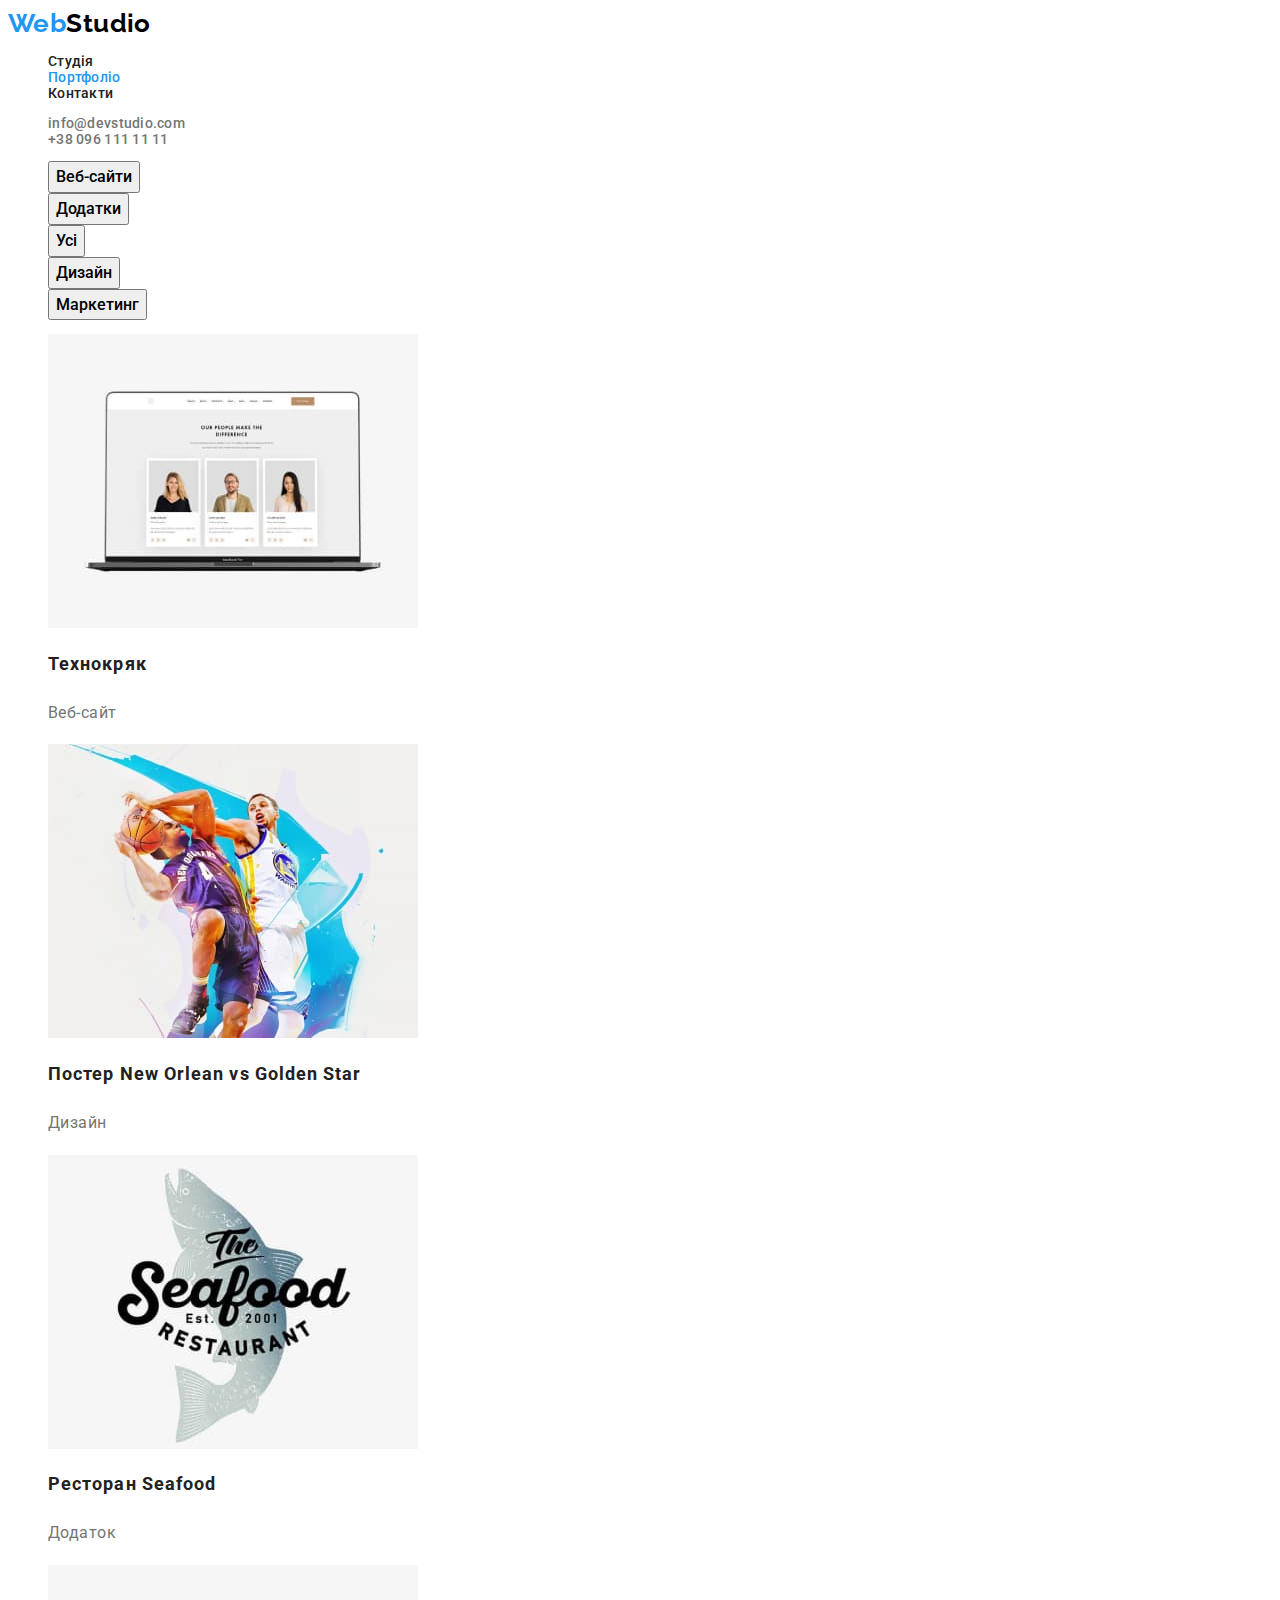
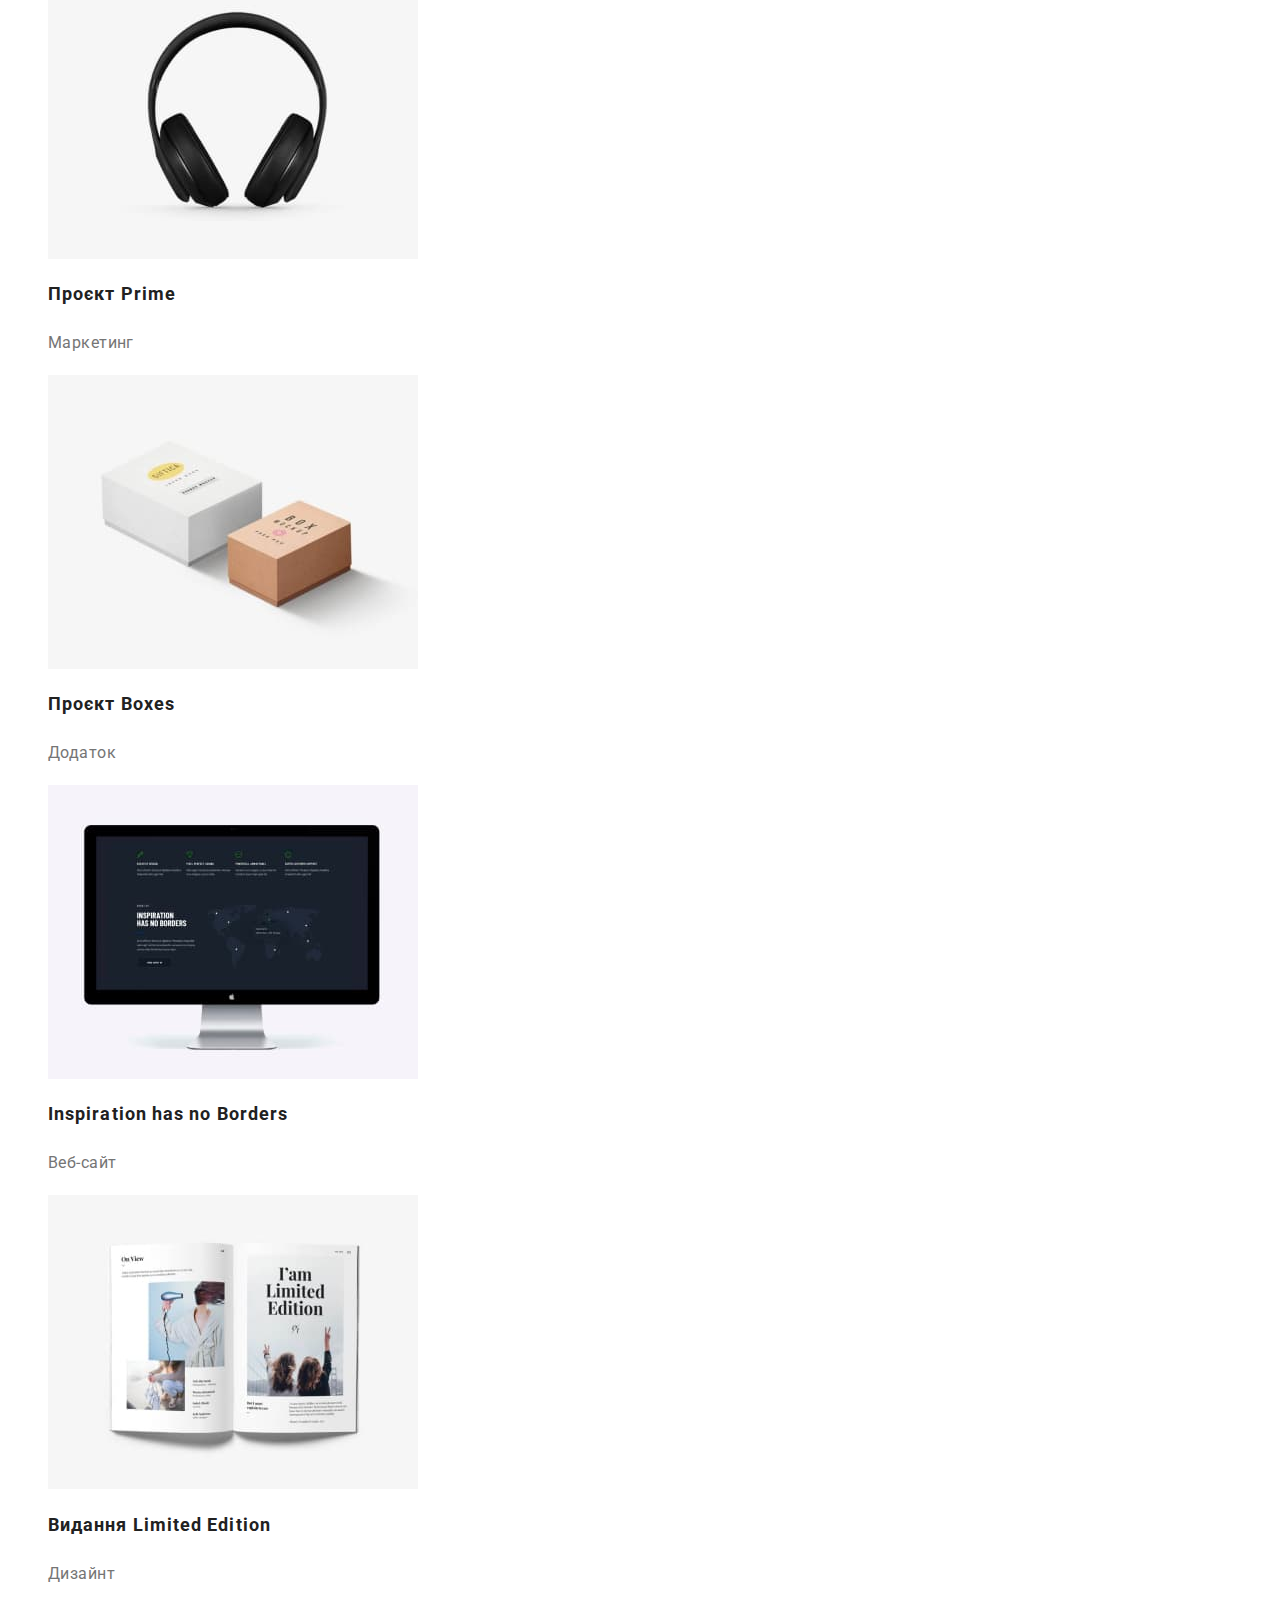
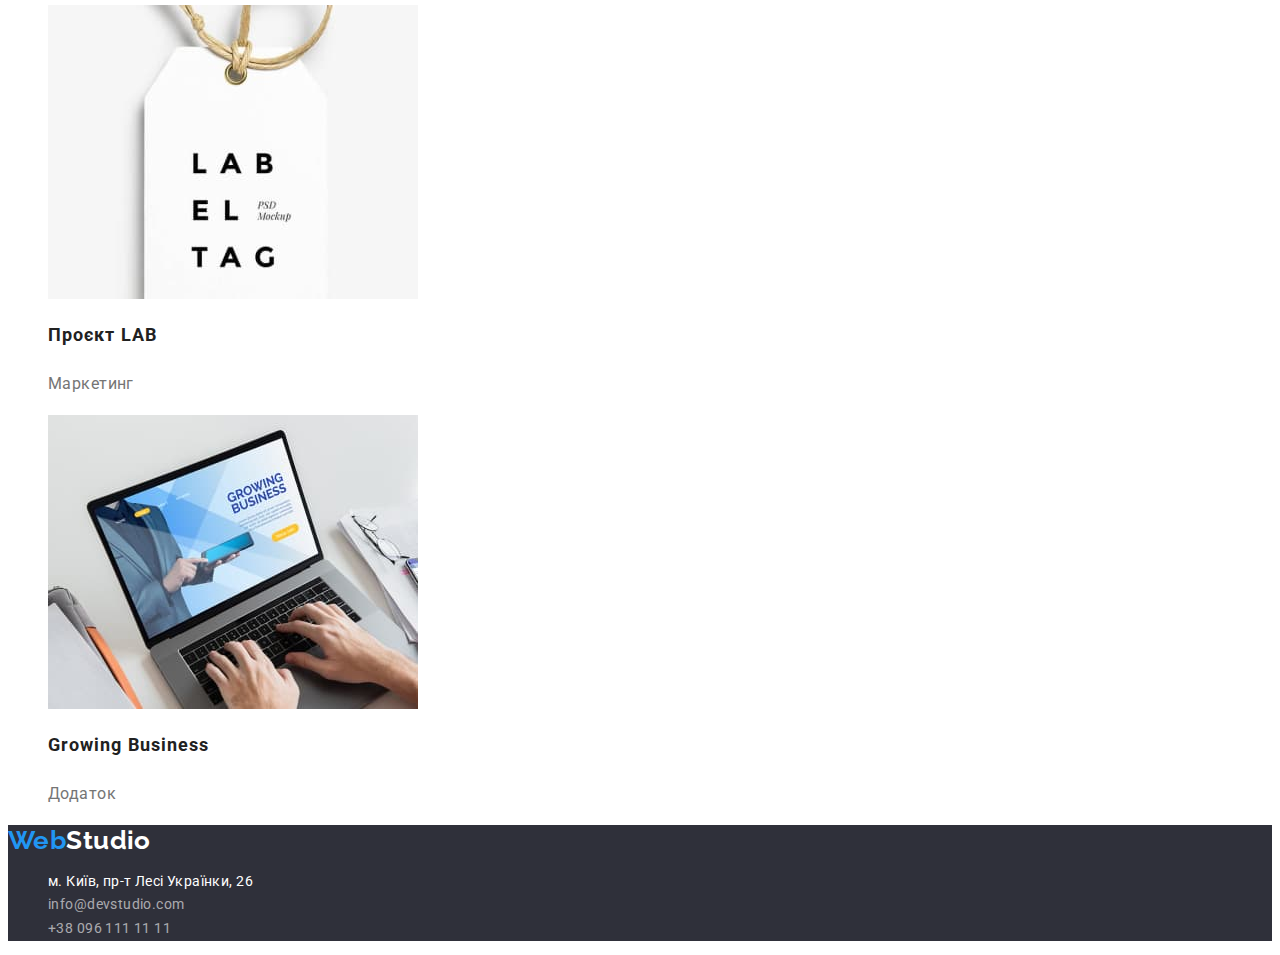
==== portfolio.html @ 4cafb509 "copy hw 02" ====
<!DOCTYPE html>
<html lang="uk">

<head>
    <meta charset="UTF-8">
    <meta http-equiv="X-UA-Compatible" content="IE=edge">
    <meta name="viewport" content="width=device-width, initial-scale=1.0">
    <title>Портфоліо</title>
    <link rel="preconnect" href="https://fonts.googleapis.com">
    <link rel="preconnect" href="https://fonts.gstatic.com" crossorigin>
    <link href="https://fonts.googleapis.com/css2?family=Raleway:wght@700&family=Roboto:wght@400;500;700;900&display=swap"
        rel="stylesheet">
    <link rel="stylesheet" href="./css/styles.css">
</head>
<!--Шапка сайтfу-->
<header class="header">
    <a href="./index.html" class="logo"><span class="logo-accent">Web</span>Studio</a>
    <nav class="header-nav">
        <ul class="list">
            <li class="item"><a class="nav-item" href="./index.html">Студія</a></li>
            <li class="item"><a class="nav-item current" href="./portfolio.html">Портфоліо</a></li>
            <li class="item"><a class="nav-item" href="#">Контакти</a></li>
        </ul>
    </nav>
    <ul>
        <li class="item"><a class="contact-item" href="mailto:info@devstudio.com">info@devstudio.com</a></li>
        <li class="item"><a class="contact-item" href="tel:+380961111111">+38 096 111 11 11</a></li>
    </ul>
</header>
<main>
    <section>
        <h1 class="visually-hidden">Портфоліо</h1>
        <ul>
            <li class="item"><button type="button" class="btn-nav">Веб-сайти</button></li>
            <li class="item"><button type="button" class="btn-nav">Додатки</button></li>
            <li class="item"><button type="button" class="btn-nav">Усі</button></li>
            <li class="item"><button type="button" class="btn-nav">Дизайн</button></li>
            <li class="item"><button type="button" class="btn-nav">Маркетинг</button></li>
        </ul>
        <ul>
            <li class="item portfolio-list">
                <a href="#" class="portfolio-link">
                <img src="./images/portfolio/technokryak.jpg" alt="Технокряк" width="370">
                <h2 class="portfolio-name">Технокряк</h2>
                <p class="portfolio-disc">Веб-сайт</p>
                </a>   
            </li>
            <li class="item portfolio-list">
                <a href="#" class="portfolio-link">
                <img src="./images/portfolio/poster.jpg" alt="Постер New Orlean vs Golden Star" width="370">
                <h2 class="portfolio-name">Постер New Orlean vs Golden Star</h2>
                <p class="portfolio-disc">Дизайн</p>
                </a>
            </li>
            <li class="item portfolio-list">
                <a href="#" class="portfolio-link">
                <img src="./images/portfolio/seafood.jpg" alt="Ресторан Seafood" width="370">
                <h2 class="portfolio-name">Ресторан Seafood</h2>
                <p class="portfolio-disc">Додаток</p>
                </a>
            </li>
            <li class="item portfolio-list">
                <a href="#" class="portfolio-link">
                <img src="./images/portfolio/prime.jpg" alt="Проєкт Prime" width="370">
                <h2 class="portfolio-name">Проєкт Prime</h2>
                <p class="portfolio-disc">Маркетинг</p>
                </a>
            </li>
            <li class="item portfolio-list">
                <a href="#" class="portfolio-link">
                <img src="./images/portfolio/boxes.jpg" alt="Проєкт Boxes" width="370">
                <h2 class="portfolio-name">Проєкт Boxes</h2>
                <p class="portfolio-disc">Додаток</p>
                </a>
            </li>
            <li class="item portfolio-list">
                <a href="#" class="portfolio-link">
                <img src="./images/portfolio/no-border.jpg" alt="Inspiration has no Borders" width="370">
                <h2 class="portfolio-name">Inspiration has no Borders</h2>
                <p class="portfolio-disc">Веб-сайт</p>
                </a>
            </li>
            <li class="item portfolio-list">
                <a href="#" class="portfolio-link">
                <img src="./images/portfolio/limited-editional.jpg" alt="Видання Limited Edition" width="370">
                <h2 class="portfolio-name">Видання Limited Edition</h2>
                <p class="portfolio-disc">Дизайнт</p>
                </a>
            </li>
            <li class="item portfolio-list">
                <a href="#" class="portfolio-link">
                <img src="./images/portfolio/lab.jpg" alt="Проєкт LAB" width="370">
                <h2 class="portfolio-name">Проєкт LAB</h2>
                <p class="portfolio-disc">Маркетинг</p>
                </a>
            </li>
            <li class="item portfolio-list">
                <a href="#" class="portfolio-link">
                <img src="./images/portfolio/growing-business.jpg" alt="Growing Business" width="370">
                <h2 class="portfolio-name">Growing Business</h2>
                <p class="portfolio-disc">Додаток</p>
                </a>
            </li>
        </ul>
    </section>
</main>
<!--Футер-->
<footer class="footer">
    <a class="logo" href="./index.html"><span class="logo-accent">Web</span><span class="logo-white">Studio</span>
    </a>
    <address class="main-address">
        <ul>
            <li class="item"><a class="address" href="https://cutt.ly/aXV1ov9" target="_blank"
                    rel="nofollow noopener noreferrer">м. Київ, пр-т Лесі Українки,
                    26</a></li>
            <li class="item"><a class="mail" href="mailto:info@devstudio.com">info@devstudio.com</a></li>
            <li class="item"><a class="mail" href="tel:+380961111111">+38 096 111 11 11</a></li>
        </ul>

    </address>
</footer>
</body>

</html>
---- css/styles.css ----
:root {
    --accent: #2196F3;
    --accent-hover: #188CE8;
    --main-text: #212121;
    --background-color: #FFFFFF;
    --secondary-text: #757575;
    --white-text: #FFFFFF;
    --black-text: #000000;
    --hero-bgc: #2F303A;
    --bgc-poster: #EEEEEE;
    --bgc-heder: #ECECEC;
    --bgc-team: #F5F4FA;
    --footer-address: rgba(255, 255, 255, 0.6);
}

body {
font-family: 'Roboto', sans-serif;
letter-spacing: 0.03em;
color: var(--main-text);
background-color:var(--background-color);
font-size: 14px;
font-weight: 400;
}

/* Логотип */
.logo {
    font-family: 'Raleway', sans-serif;
    font-weight: 700;
    font-size: 26px;
    line-height: 1.19;
    text-decoration: none;
}
.logo-accent {
    color: var(--accent)
}
.header > a {
    color: var(--black-text);
}

.logo-white {
    color: var(--white-text);
}
.nav-item.current {
    color: var(--accent);
}

/* Навигация  */
.header-nav {   
    font-weight: 500;
    line-height: 1.143;
    letter-spacing: 0.02em;
    }
.nav-item {
    text-decoration: none;
    color: var(--main-text);
}

    

.nav-item:hover,
.nav-item:focus,
.contact-item:hover,
.contact-item:focus,
.mail:hover,
.mail:focus,
.address:hover,
.address:focus {
    color: var(--accent)
}

.item,
.benefit-item {
    list-style-type: none;
}
.contact-item {
    color: var(--secondary-text);
    letter-spacing: 0.02em;
    font-weight: 500;
    line-height: 1.143;
    text-decoration: none;
}

.team-member {
    background-color:var(--background-color);
}

/* Герой */
.hero-section {
    background-color: var(--hero-bgc);
}
.hero {
    font-weight: 900;
    font-size: 44px;
    line-height: 1.36;
    text-align: center;
    letter-spacing: 0.06em;
    text-transform: uppercase;
    color: var(--white-text);
}

/* Кнопка  */
.btn {
    cursor: pointer;
    background-color: var(--accent);
    font-family: 'Roboto', sans-serif;
    color: var(--white-text);
    font-weight: 700;
    line-height: 1.88;
    letter-spacing: 0.06em;
    font-size: 16px; 
}

.btn:hover,
.btn:focus,
.btn:active {
    background-color:var(--accent-hover);
}

.benefit-title {
    font-weight: 700;
    line-height: 1.143;
    text-transform: uppercase;
    font-size: 14px;
}
.benefits-desc {
    line-height: 1.71;
    color: var(--secondary-text);
}
.whatwedo, .team-tile {
    font-weight: 700;
    font-size: 36px;
    line-height: 1.17;
    text-align: center;
}

.team {
    background-color:var(--bgc-team);
}

.team-item {
    font-weight: 500;
    font-size: 16px;
    line-height: 1.19;
    }

.team-disc {
    font-size: 16px;
    line-height: 1.19;
    color: var(--secondary-text);
}

/* Футер */
.footer {
    background-color: var(--hero-bgc);
}
.main-address {
    font-style: normal;
}
.address {
    color: var(--white-text);
    text-decoration: none;
    line-height: 1.71;
      }
.mail {
    color: var(--footer-address);
    text-decoration: none;
    line-height: 1.71;
   }

.btn-nav {
    font-family: inherit;
    cursor: pointer;
    font-weight: 500;
    font-size: 16px;
    line-height: 1.62;
    text-align: center;
    }

/* Навигация портфолио  */

.btn-nav:hover, 
.btn-nav:focus {
    background-color: var(--accent);
    color: var(--white-text);
}

/* Портфолио */
.portfolio-link{
    text-decoration: none;
}
.porfolio-list {
    background-color:var(--bgc-poster);
}
.portfolio-name {
        font-weight: 700;
        font-size: 18px;
        line-height: 2.0;
        letter-spacing: 0.06em;
        color: var(--main-text);

}
.portfolio-disc {
        font-size: 16px;
        line-height: 1.88;
        color: var(--secondary-text);
       
}

.visually-hidden {
    position: absolute;
    width: 1px;
    height: 1px;
    margin: -1px;
    border: 0;
    padding: 0;
    white-space: nowrap;
    clip-path: inset(100%);
    clip: rect(0 0 0 0);
    overflow: hidden;
}
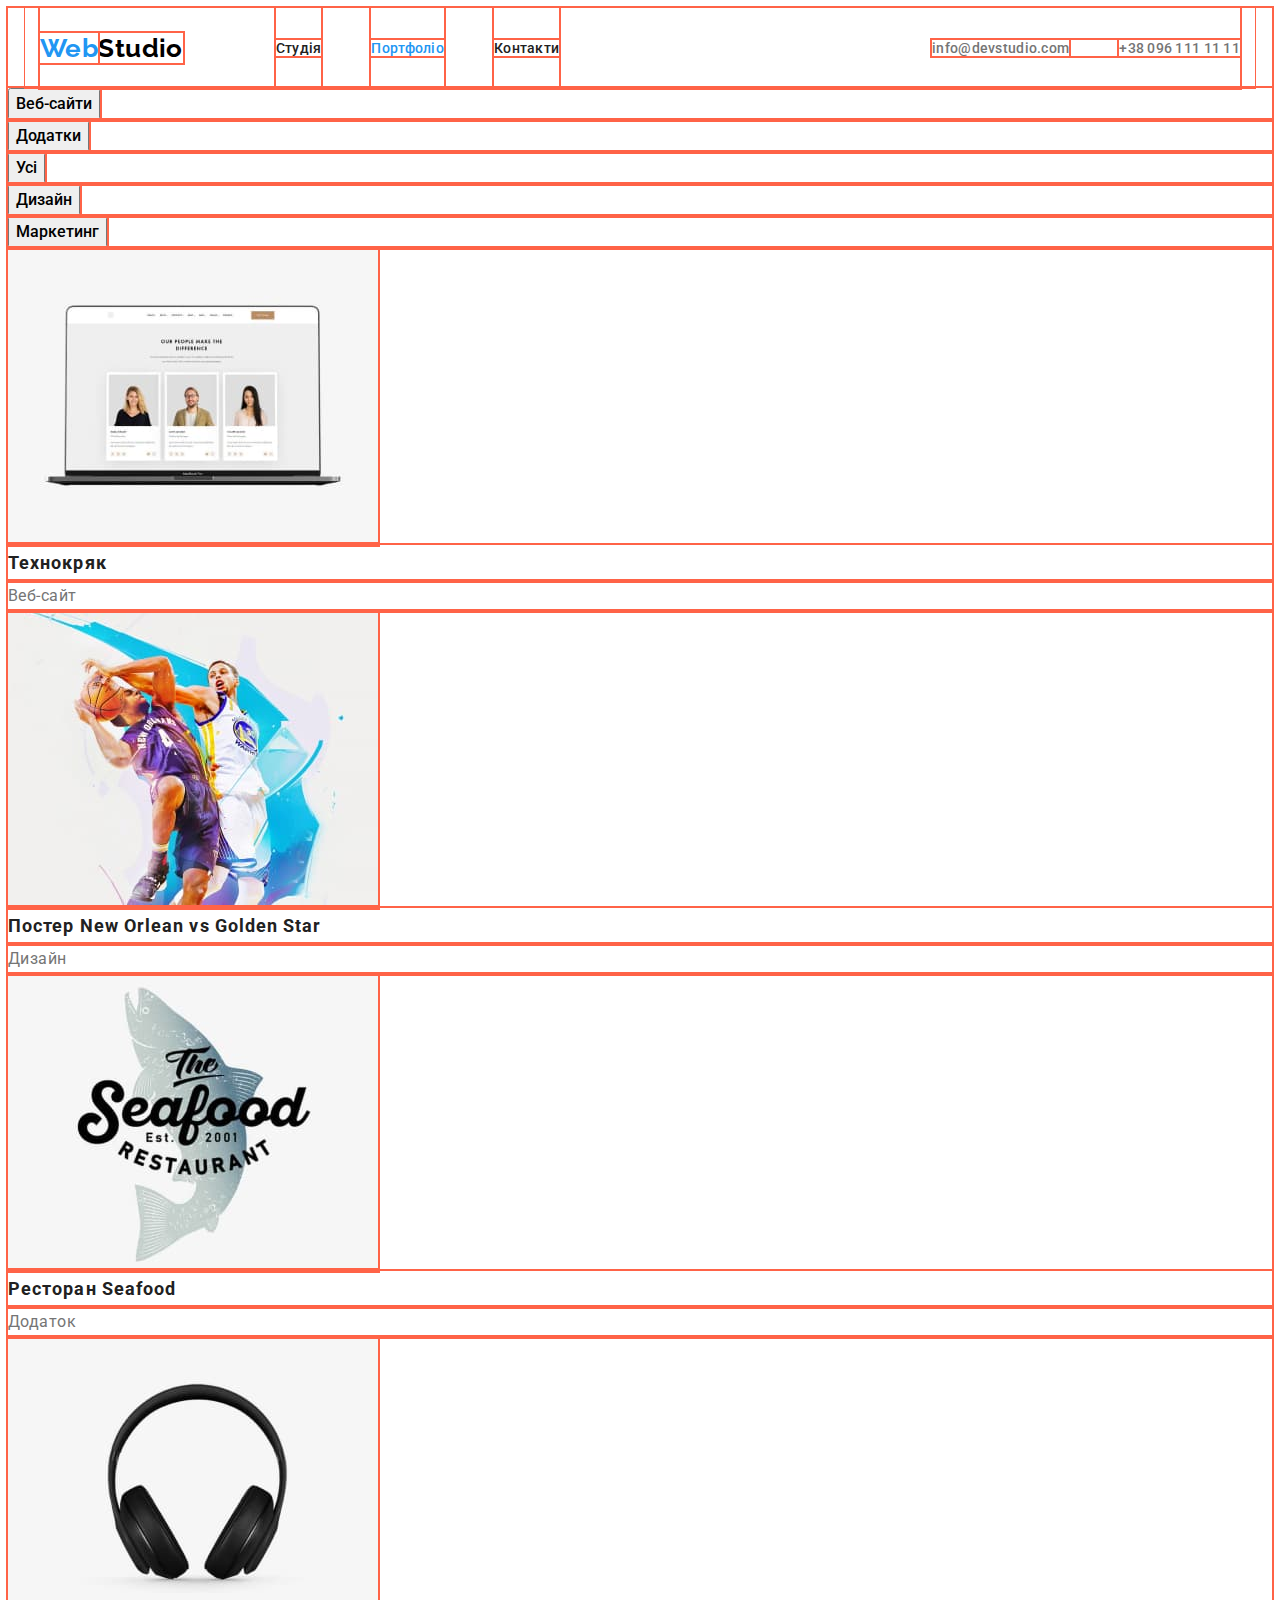
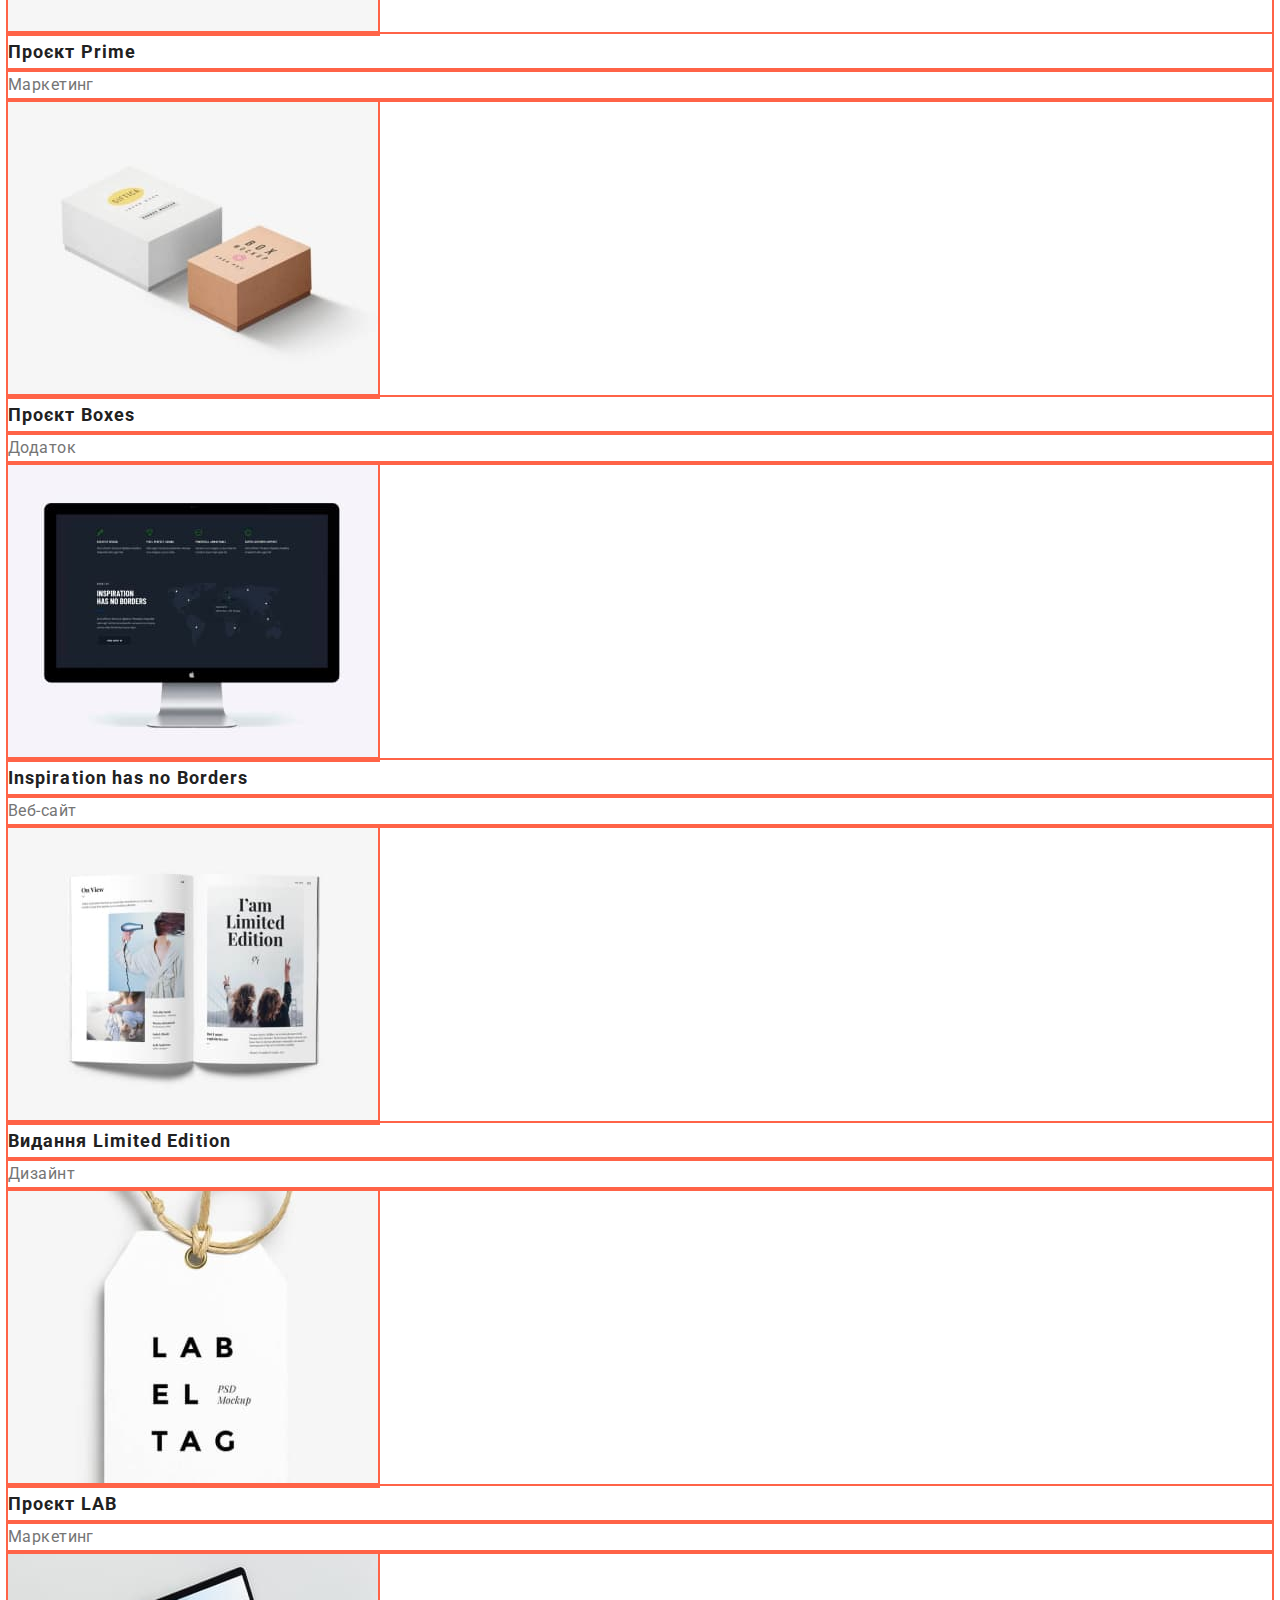
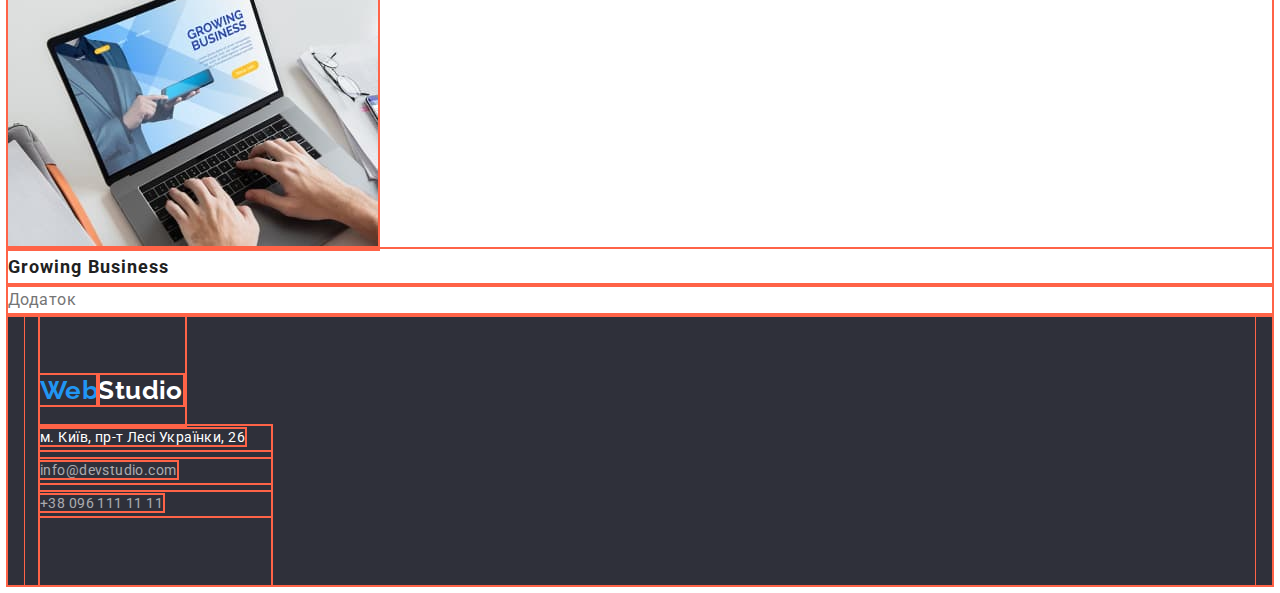
==== commit 5a72a4f6: "Header+footer +1 page" ====
--- a/portfolio.html
+++ b/portfolio.html
@@ -13,20 +13,22 @@
     <link rel="stylesheet" href="./css/styles.css">
 </head>
 <!--Шапка сайтfу-->
-<header class="header">
-    <a href="./index.html" class="logo"><span class="logo-accent">Web</span>Studio</a>
-    <nav class="header-nav">
-        <ul class="list">
-            <li class="item"><a class="nav-item" href="./index.html">Студія</a></li>
-            <li class="item"><a class="nav-item current" href="./portfolio.html">Портфоліо</a></li>
-            <li class="item"><a class="nav-item" href="#">Контакти</a></li>
+<div class="container">
+    <header class="header">
+        <a href="./index.html" class="logo"><span class="logo-accent">Web</span>Studio</a>
+        <nav class="header-nav">
+            <ul class="list-nav">
+                <li class="item"><a class="nav-item" href="./index.html">Студія</a></li>
+                <li class="item"><a class="nav-item current" href="./portfolio.html">Портфоліо</a></li>
+                <li class="item"><a class="nav-item" href="#">Контакти</a></li>
+            </ul>
+        </nav>
+        <ul class="contact">
+            <li class="item"><a class="contact-item" href="mailto:info@devstudio.com">info@devstudio.com</a></li>
+            <li class="item"><a class="contact-item" href="tel:+380961111111">+38 096 111 11 11</a></li>
         </ul>
-    </nav>
-    <ul>
-        <li class="item"><a class="contact-item" href="mailto:info@devstudio.com">info@devstudio.com</a></li>
-        <li class="item"><a class="contact-item" href="tel:+380961111111">+38 096 111 11 11</a></li>
-    </ul>
-</header>
+    </header>
+</div>
 <main>
     <section>
         <h1 class="visually-hidden">Портфоліо</h1>
@@ -106,18 +108,18 @@
 </main>
 <!--Футер-->
 <footer class="footer">
-    <a class="logo" href="./index.html"><span class="logo-accent">Web</span><span class="logo-white">Studio</span>
-    </a>
-    <address class="main-address">
-        <ul>
-            <li class="item"><a class="address" href="https://cutt.ly/aXV1ov9" target="_blank"
-                    rel="nofollow noopener noreferrer">м. Київ, пр-т Лесі Українки,
-                    26</a></li>
-            <li class="item"><a class="mail" href="mailto:info@devstudio.com">info@devstudio.com</a></li>
-            <li class="item"><a class="mail" href="tel:+380961111111">+38 096 111 11 11</a></li>
-        </ul>
-
-    </address>
+    <div class="container">
+        <a class="logo" href="./index.html"><span class="logo-accent">Web</span><span class="logo-white">Studio</span></a>
+        <address class="main-address">
+            <ul>
+                <li class="item"><a class="address" href="https://cutt.ly/aXV1ov9" target="_blank"
+                        rel="nofollow noopener noreferrer">м. Київ, пр-т Лесі Українки,
+                        26</a></li>
+                <li class="item"><a class="mail" href="mailto:info@devstudio.com">info@devstudio.com</a></li>
+                <li class="item"><a class="mail" href="tel:+380961111111">+38 096 111 11 11</a></li>
+            </ul>
+        </address>
+    </div>
 </footer>
 </body>
 
--- a/css/styles.css
+++ b/css/styles.css
@@ -13,6 +13,27 @@
     --footer-address: rgba(255, 255, 255, 0.6);
 }
 
+*{
+  outline: 2px solid tomato;  
+}
+h1, h2, h3, h4, h5, h6 {
+    padding: 0;
+    margin: 0;
+}
+
+ul, p {
+    padding: 0;
+    margin: 0;
+}
+
+.container {
+    margin: 0 auto;
+    width: 1200px;
+    padding-left: 15px;
+    padding-right: 15px;
+    outline: 1px solid tomato;
+}
+
 body {
 font-family: 'Roboto', sans-serif;
 letter-spacing: 0.03em;
@@ -24,6 +45,8 @@
 
 /* Логотип */
 .logo {
+    margin-right: 93px;
+    display: block;
     font-family: 'Raleway', sans-serif;
     font-weight: 700;
     font-size: 26px;
@@ -32,6 +55,10 @@
 }
 .logo-accent {
     color: var(--accent)
+}
+.header {
+    display: flex;
+    align-items:center;
 }
 .header > a {
     color: var(--black-text);
@@ -51,11 +78,31 @@
     letter-spacing: 0.02em;
     }
 .nav-item {
+   
     text-decoration: none;
     color: var(--main-text);
 }
-
-    
+ .list-nav .item {
+    padding-top: 32px;
+    padding-bottom: 32px;
+}
+.list-nav {
+    display: flex;
+}
+ .list-nav .item:not(:last-child) {
+    margin-right: 50px;
+}
+
+.contact {
+    display: flex;
+    margin-left: auto;
+}
+
+.contact .item:not(:first-child) {
+    margin-left: 50px;
+}
+
+
 
 .nav-item:hover,
 .nav-item:focus,
@@ -79,16 +126,28 @@
     line-height: 1.143;
     text-decoration: none;
 }
+.contact-item:last-child {
+    margin-right: 0;
+}
 
 .team-member {
     background-color:var(--background-color);
+    margin-bottom: 94px;
+    box-shadow: 0px 1px 3px rgba(0, 0, 0, 0.12), 0px 1px 1px rgba(0, 0, 0, 0.14), 0px 2px 1px rgba(0, 0, 0, 0.2);
+    border-radius: 0px 0px 4px 4px;
 }
 
 /* Герой */
 .hero-section {
     background-color: var(--hero-bgc);
+    text-align: center;
+
 }
 .hero {
+    
+    width: 696px;
+    margin: 0 auto;
+    margin-bottom: 30px;
     font-weight: 900;
     font-size: 44px;
     line-height: 1.36;
@@ -100,6 +159,10 @@
 
 /* Кнопка  */
 .btn {
+    margin-bottom: 210px;
+    width: 216px;
+    height: 50px;
+    border-radius: 4px;
     cursor: pointer;
     background-color: var(--accent);
     font-family: 'Roboto', sans-serif;
@@ -116,16 +179,48 @@
     background-color:var(--accent-hover);
 }
 
+.benefit-list {
+    display: flex;
+
+    padding-top: 107px;
+    padding-bottom: 94px;
+}
+.benefit-list .item {
+    margin-right: 30px;
+}
+.benefit-list .item:last-child {
+    margin-right: 0;
+}
 .benefit-title {
+    margin-top: 0;
+    margin-bottom: 10px;
     font-weight: 700;
     line-height: 1.143;
     text-transform: uppercase;
     font-size: 14px;
 }
 .benefits-desc {
+    width: 270px;
     line-height: 1.71;
     color: var(--secondary-text);
 }
+
+/* Чим займаємося  */
+.workimg {
+    display: block;
+}
+.what-to-do {
+    display: flex;
+    padding-bottom: 94px;
+}
+.whatwedo {
+    margin-bottom: 50px;
+    margin-top: 0;
+}
+.what-to-do .item:not(:last-child){
+    margin-right: 30px;
+}
+
 .whatwedo, .team-tile {
     font-weight: 700;
     font-size: 36px;
@@ -133,35 +228,65 @@
     text-align: center;
 }
 
+/* Наша команда  */
+.ourteam {
+    display: flex;
+    text-align: center;  
+}
+.ourteam .team-member:not(:last-child) {
+    margin-right: 30px;}
+.team-tile {
+    padding-top: 94px;
+    padding-bottom: 50px;
+}
 .team {
     background-color:var(--bgc-team);
 }
-
 .team-item {
     font-weight: 500;
     font-size: 16px;
     line-height: 1.19;
+    margin-bottom: 10px;
+    margin-top: 0;
     }
 
 .team-disc {
+    margin-bottom: 30px;
     font-size: 16px;
     line-height: 1.19;
     color: var(--secondary-text);
-}
+    
+}
+ .team-member img{
+    margin-bottom: 30px;
+ }
+
 
 /* Футер */
+.footer .logo {
+    width: 145px;
+   padding-top: 60px;
+   padding-bottom: 20px;
+   margin-right: 0;
+}
 .footer {
     background-color: var(--hero-bgc);
 }
 .main-address {
+    width: 231px;
     font-style: normal;
+    padding-bottom: 60px;
+}
+.main-address li {
+    margin-bottom: 9px;
 }
 .address {
     color: var(--white-text);
     text-decoration: none;
     line-height: 1.71;
-      }
-.mail {
+    }
+     
+    .mail {
     color: var(--footer-address);
     text-decoration: none;
     line-height: 1.71;
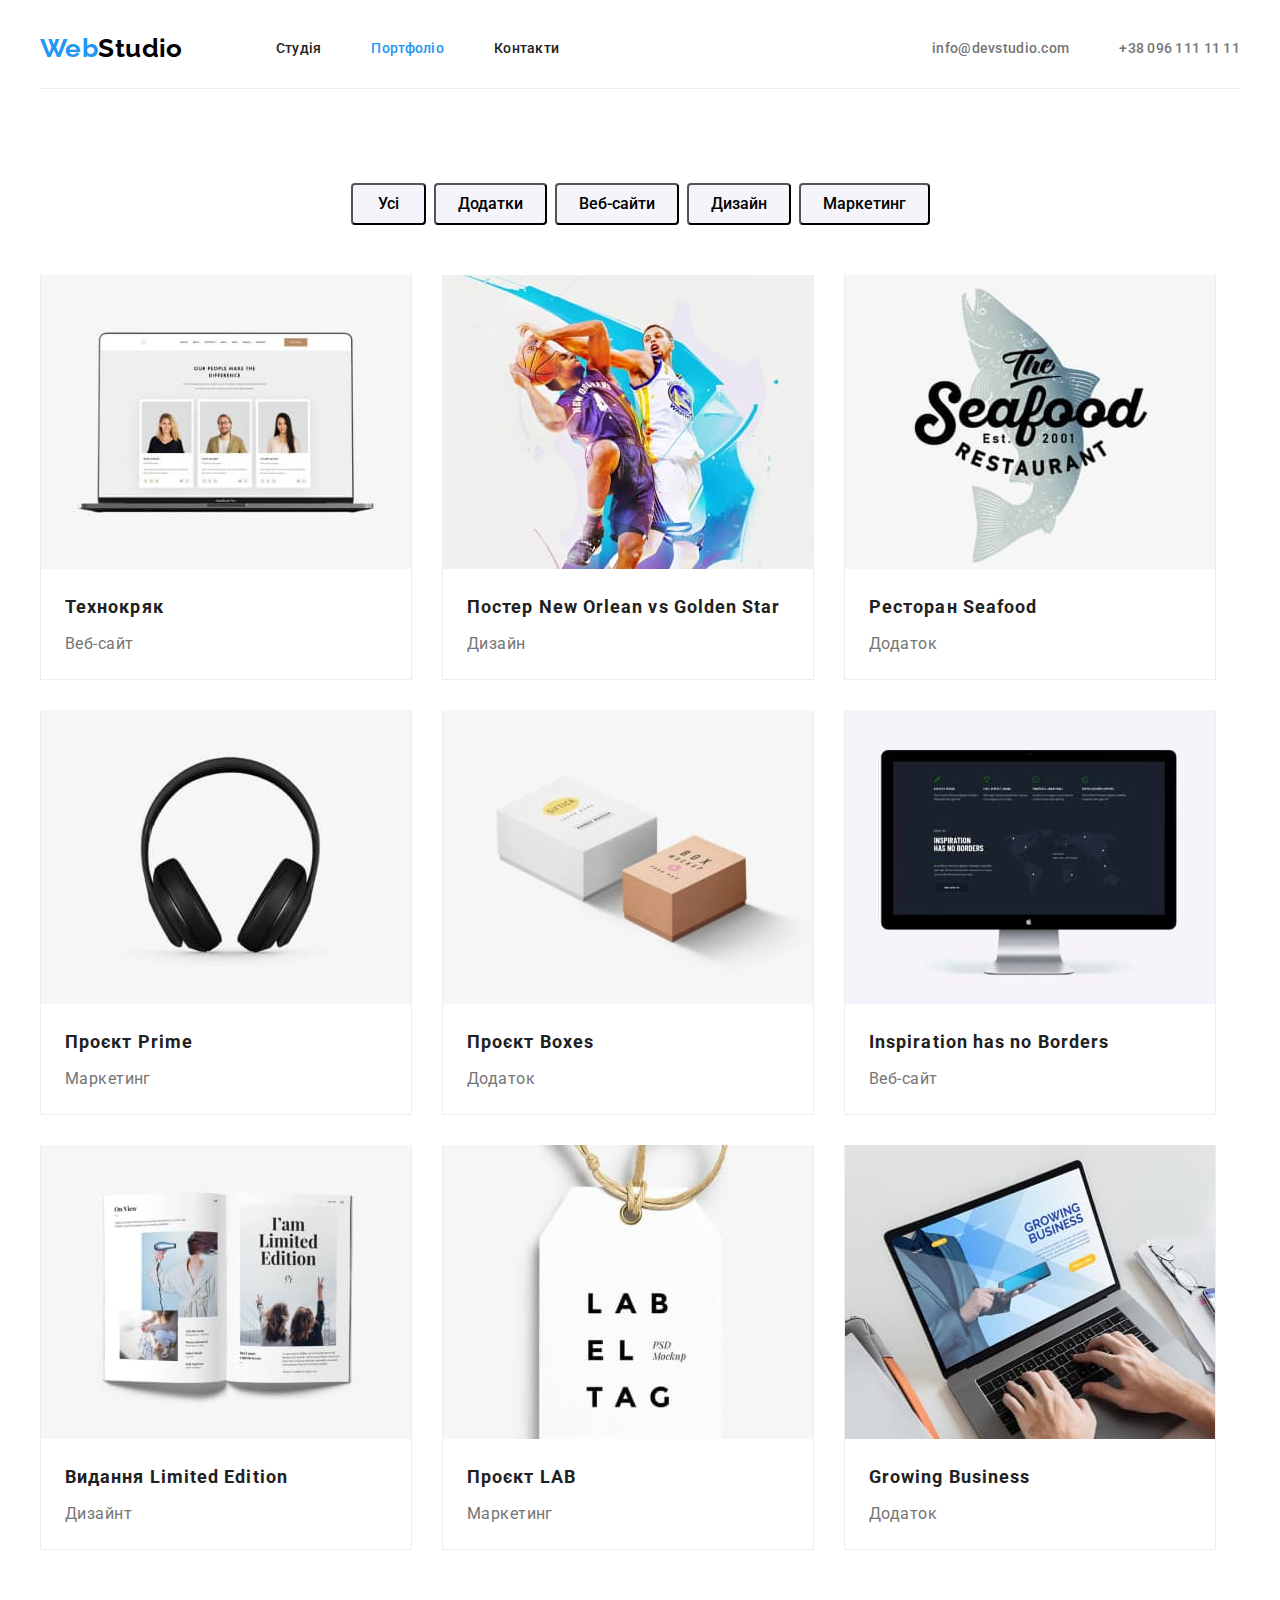
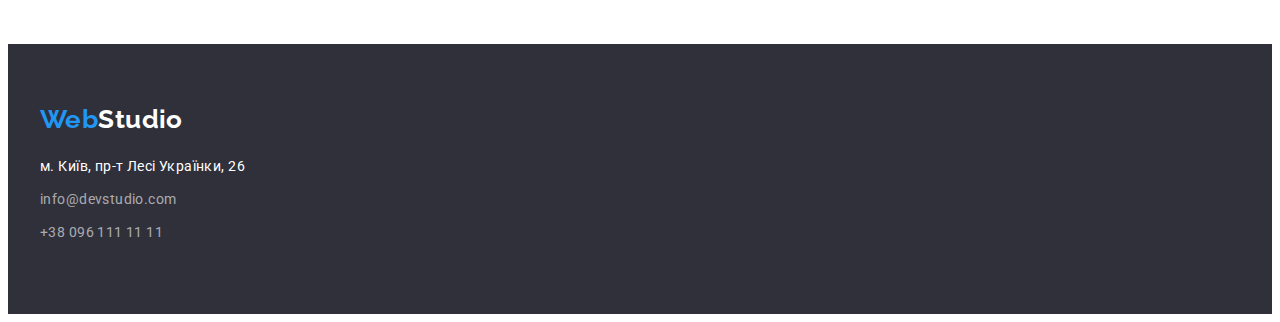
==== commit 2d704824: "2 page, border header" ====
--- a/portfolio.html
+++ b/portfolio.html
@@ -30,81 +30,106 @@
     </header>
 </div>
 <main>
-    <section>
-        <h1 class="visually-hidden">Портфоліо</h1>
-        <ul>
-            <li class="item"><button type="button" class="btn-nav">Веб-сайти</button></li>
-            <li class="item"><button type="button" class="btn-nav">Додатки</button></li>
-            <li class="item"><button type="button" class="btn-nav">Усі</button></li>
-            <li class="item"><button type="button" class="btn-nav">Дизайн</button></li>
-            <li class="item"><button type="button" class="btn-nav">Маркетинг</button></li>
-        </ul>
-        <ul>
-            <li class="item portfolio-list">
-                <a href="#" class="portfolio-link">
-                <img src="./images/portfolio/technokryak.jpg" alt="Технокряк" width="370">
-                <h2 class="portfolio-name">Технокряк</h2>
-                <p class="portfolio-disc">Веб-сайт</p>
-                </a>   
-            </li>
-            <li class="item portfolio-list">
-                <a href="#" class="portfolio-link">
-                <img src="./images/portfolio/poster.jpg" alt="Постер New Orlean vs Golden Star" width="370">
-                <h2 class="portfolio-name">Постер New Orlean vs Golden Star</h2>
-                <p class="portfolio-disc">Дизайн</p>
-                </a>
-            </li>
-            <li class="item portfolio-list">
-                <a href="#" class="portfolio-link">
-                <img src="./images/portfolio/seafood.jpg" alt="Ресторан Seafood" width="370">
-                <h2 class="portfolio-name">Ресторан Seafood</h2>
-                <p class="portfolio-disc">Додаток</p>
-                </a>
-            </li>
-            <li class="item portfolio-list">
-                <a href="#" class="portfolio-link">
-                <img src="./images/portfolio/prime.jpg" alt="Проєкт Prime" width="370">
-                <h2 class="portfolio-name">Проєкт Prime</h2>
-                <p class="portfolio-disc">Маркетинг</p>
-                </a>
-            </li>
-            <li class="item portfolio-list">
-                <a href="#" class="portfolio-link">
-                <img src="./images/portfolio/boxes.jpg" alt="Проєкт Boxes" width="370">
-                <h2 class="portfolio-name">Проєкт Boxes</h2>
-                <p class="portfolio-disc">Додаток</p>
-                </a>
-            </li>
-            <li class="item portfolio-list">
-                <a href="#" class="portfolio-link">
-                <img src="./images/portfolio/no-border.jpg" alt="Inspiration has no Borders" width="370">
-                <h2 class="portfolio-name">Inspiration has no Borders</h2>
-                <p class="portfolio-disc">Веб-сайт</p>
-                </a>
-            </li>
-            <li class="item portfolio-list">
-                <a href="#" class="portfolio-link">
-                <img src="./images/portfolio/limited-editional.jpg" alt="Видання Limited Edition" width="370">
-                <h2 class="portfolio-name">Видання Limited Edition</h2>
-                <p class="portfolio-disc">Дизайнт</p>
-                </a>
-            </li>
-            <li class="item portfolio-list">
-                <a href="#" class="portfolio-link">
-                <img src="./images/portfolio/lab.jpg" alt="Проєкт LAB" width="370">
-                <h2 class="portfolio-name">Проєкт LAB</h2>
-                <p class="portfolio-disc">Маркетинг</p>
-                </a>
-            </li>
-            <li class="item portfolio-list">
-                <a href="#" class="portfolio-link">
-                <img src="./images/portfolio/growing-business.jpg" alt="Growing Business" width="370">
-                <h2 class="portfolio-name">Growing Business</h2>
-                <p class="portfolio-disc">Додаток</p>
-                </a>
-            </li>
-        </ul>
-    </section>
+    <div class="container">
+        <section class="filter">
+            <div class="filter-btn">
+                <h1 class="visually-hidden">Портфоліо</h1>
+                <ul class="filter-item">
+                    <li class="item"><button type="button" class="btn-nav all">Усі</button></li>
+                    <li class="item"><button type="button" class="btn-nav">Додатки</button></li>
+                    <li class="item"><button type="button" class="btn-nav">Веб-сайти</button></li>
+                    <li class="item"><button type="button" class="btn-nav">Дизайн</button></li>
+                    <li class="item"><button type="button" class="btn-nav">Маркетинг</button></li>
+                </ul>
+            </div>
+            <div class="portfolio-main">
+                <ul class="portfolio-item">
+                    <li class="item portfolio-list">
+                        <a href="#" class="portfolio-link">
+                            <div class="cards">
+                            <img class="workimg" src="./images/portfolio/technokryak.jpg" alt="Технокряк" width="370">
+                            <h2 class="portfolio-name">Технокряк</h2>
+                            <p class="portfolio-disc">Веб-сайт</p>
+                            </div>
+                        </a>
+                    </li>
+                    <li class="item portfolio-list">
+                        <a href="#" class="portfolio-link">
+                            <div class="cards">
+                                <img class="workimg" src="./images/portfolio/poster.jpg" alt="Постер New Orlean vs Golden Star" width="370">
+                                <h2 class="portfolio-name">Постер New Orlean vs Golden Star</h2>
+                                <p class="portfolio-disc">Дизайн</p>
+                            </div>
+                        </a>
+                    </li>
+                    <li class="item portfolio-list">
+                        <a href="#" class="portfolio-link">
+                            <div class="cards">
+                                <img class="workimg" src="./images/portfolio/seafood.jpg" alt="Ресторан Seafood" width="370">
+                                <h2 class="portfolio-name">Ресторан Seafood</h2>
+                                <p class="portfolio-disc">Додаток</p>
+                            </div>
+                        </a>
+                    </li>
+                    <li class="item portfolio-list">
+                        <a href="#" class="portfolio-link">
+                            <div class="cards">
+                                <img class="workimg" src="./images/portfolio/prime.jpg" alt="Проєкт Prime" width="370">
+                                <h2 class="portfolio-name">Проєкт Prime</h2>
+                                <p class="portfolio-disc">Маркетинг</p>
+                            </div>
+                        </a>
+                    </li>
+                    <li class="item portfolio-list">
+                        <a href="#" class="portfolio-link">
+                            <div class="cards">
+                                <img class="workimg" src="./images/portfolio/boxes.jpg" alt="Проєкт Boxes" width="370">
+                                <h2 class="portfolio-name">Проєкт Boxes</h2>
+                                <p class="portfolio-disc">Додаток</p>
+                            </div>
+                        </a>
+                    </li>
+                    <li class="item portfolio-list">
+                        <a href="#" class="portfolio-link">
+                            <div class="cards">
+                                <img class="workimg" src="./images/portfolio/no-border.jpg" alt="Inspiration has no Borders" width="370">
+                                <h2 class="portfolio-name">Inspiration has no Borders</h2>
+                                <p class="portfolio-disc">Веб-сайт</p>
+                            </div>
+                        </a>
+                    </li>
+                    <li class="item portfolio-list">
+                        <a href="#" class="portfolio-link">
+                            <div class="cards">
+                                <img class="workimg" src="./images/portfolio/limited-editional.jpg" alt="Видання Limited Edition" width="370">
+                                <h2 class="portfolio-name">Видання Limited Edition</h2>
+                                <p class="portfolio-disc">Дизайнт</p>
+                            </div>
+                        </a>
+                    </li>
+                    <li class="item portfolio-list">
+                        <a href="#" class="portfolio-link">
+                            <div class="cards">
+                                <img class="workimg" src="./images/portfolio/lab.jpg" alt="Проєкт LAB" width="370">
+                                <h2 class="portfolio-name">Проєкт LAB</h2>
+                                <p class="portfolio-disc">Маркетинг</p>
+                            </div>
+                        </a>
+                    </li>
+                    <li class="item portfolio-list">
+                        <a href="#" class="portfolio-link">
+                            <div class="cards">
+                            <img class="workimg" src="./images/portfolio/growing-business.jpg" alt="Growing Business" width="370">
+                            <h2 class="portfolio-name">Growing Business</h2>
+                            <p class="portfolio-disc">Додаток</p>
+                        </div>
+                        </a>
+                    </li>
+                </ul>
+        </section>
+    </div>       
+</div>
+    
 </main>
 <!--Футер-->
 <footer class="footer">
--- a/css/styles.css
+++ b/css/styles.css
@@ -11,27 +11,22 @@
     --bgc-heder: #ECECEC;
     --bgc-team: #F5F4FA;
     --footer-address: rgba(255, 255, 255, 0.6);
-}
-
-*{
-  outline: 2px solid tomato;  
-}
+    --border-header: #ECECEC;
+}
+
 h1, h2, h3, h4, h5, h6 {
     padding: 0;
     margin: 0;
 }
-
 ul, p {
     padding: 0;
     margin: 0;
 }
-
 .container {
     margin: 0 auto;
     width: 1200px;
     padding-left: 15px;
     padding-right: 15px;
-    outline: 1px solid tomato;
 }
 
 body {
@@ -59,6 +54,7 @@
 .header {
     display: flex;
     align-items:center;
+    border-bottom: 1px solid #ECECEC;
 }
 .header > a {
     color: var(--black-text);
@@ -101,8 +97,6 @@
 .contact .item:not(:first-child) {
     margin-left: 50px;
 }
-
-
 
 .nav-item:hover,
 .nav-item:focus,
@@ -144,7 +138,6 @@
 
 }
 .hero {
-    
     width: 696px;
     margin: 0 auto;
     margin-bottom: 30px;
@@ -260,8 +253,6 @@
  .team-member img{
     margin-bottom: 30px;
  }
-
-
 /* Футер */
 .footer .logo {
     width: 145px;
@@ -308,6 +299,17 @@
     background-color: var(--accent);
     color: var(--white-text);
 }
+.btn-nav {
+    background-color: var(--bgc-team);
+    border-radius: 4px;
+    padding: 6px 22px;
+}
+.btn-nav.all{
+    padding: 6px 25px;
+}
+.filter-item .item:not(:last-child){
+    margin-right: 8px;
+}
 
 /* Портфолио */
 .portfolio-link{
@@ -317,20 +319,47 @@
     background-color:var(--bgc-poster);
 }
 .portfolio-name {
+        
+        padding-top: 20px;
+        padding-bottom: 4px;
         font-weight: 700;
         font-size: 18px;
         line-height: 2.0;
         letter-spacing: 0.06em;
         color: var(--main-text);
-
-}
+}
+ .portfolio-list .portfolio-name{
+    width: 322px;
+    display: block;
+    margin-left: 24px;
+ }
+
 .portfolio-disc {
         font-size: 16px;
         line-height: 1.88;
         color: var(--secondary-text);
        
 }
-
+.portfolio-list .portfolio-disc {
+    width: 322px;
+    display: block;
+    margin-left: 24px;
+    margin-bottom: 20px;
+}
+
+.portfolio-item {
+    display: flex;
+    flex-wrap:wrap
+}
+.portfolio-item .portfolio-list:not(:nth-child(3n+3)) {
+    margin-right: 30px;
+}
+.portfolio-item .portfolio-list:nth-child(-n+6) {
+    margin-bottom: 30px;
+}
+.portfolio-item .portfolio-list:nth-child(n+7) {
+    margin-bottom: 94px;
+}
 .visually-hidden {
     position: absolute;
     width: 1px;
@@ -342,4 +371,15 @@
     clip-path: inset(100%);
     clip: rect(0 0 0 0);
     overflow: hidden;
+}
+.filter-item {
+    display: flex;
+    padding-top: 94px;
+    margin-bottom: 50px;
+    justify-content: center;
+}
+.cards{
+    border-left:1px solid #EEEEEE ;
+    border-right: 1px solid #EEEEEE;
+    border-bottom: 1px solid #EEEEEE;
 }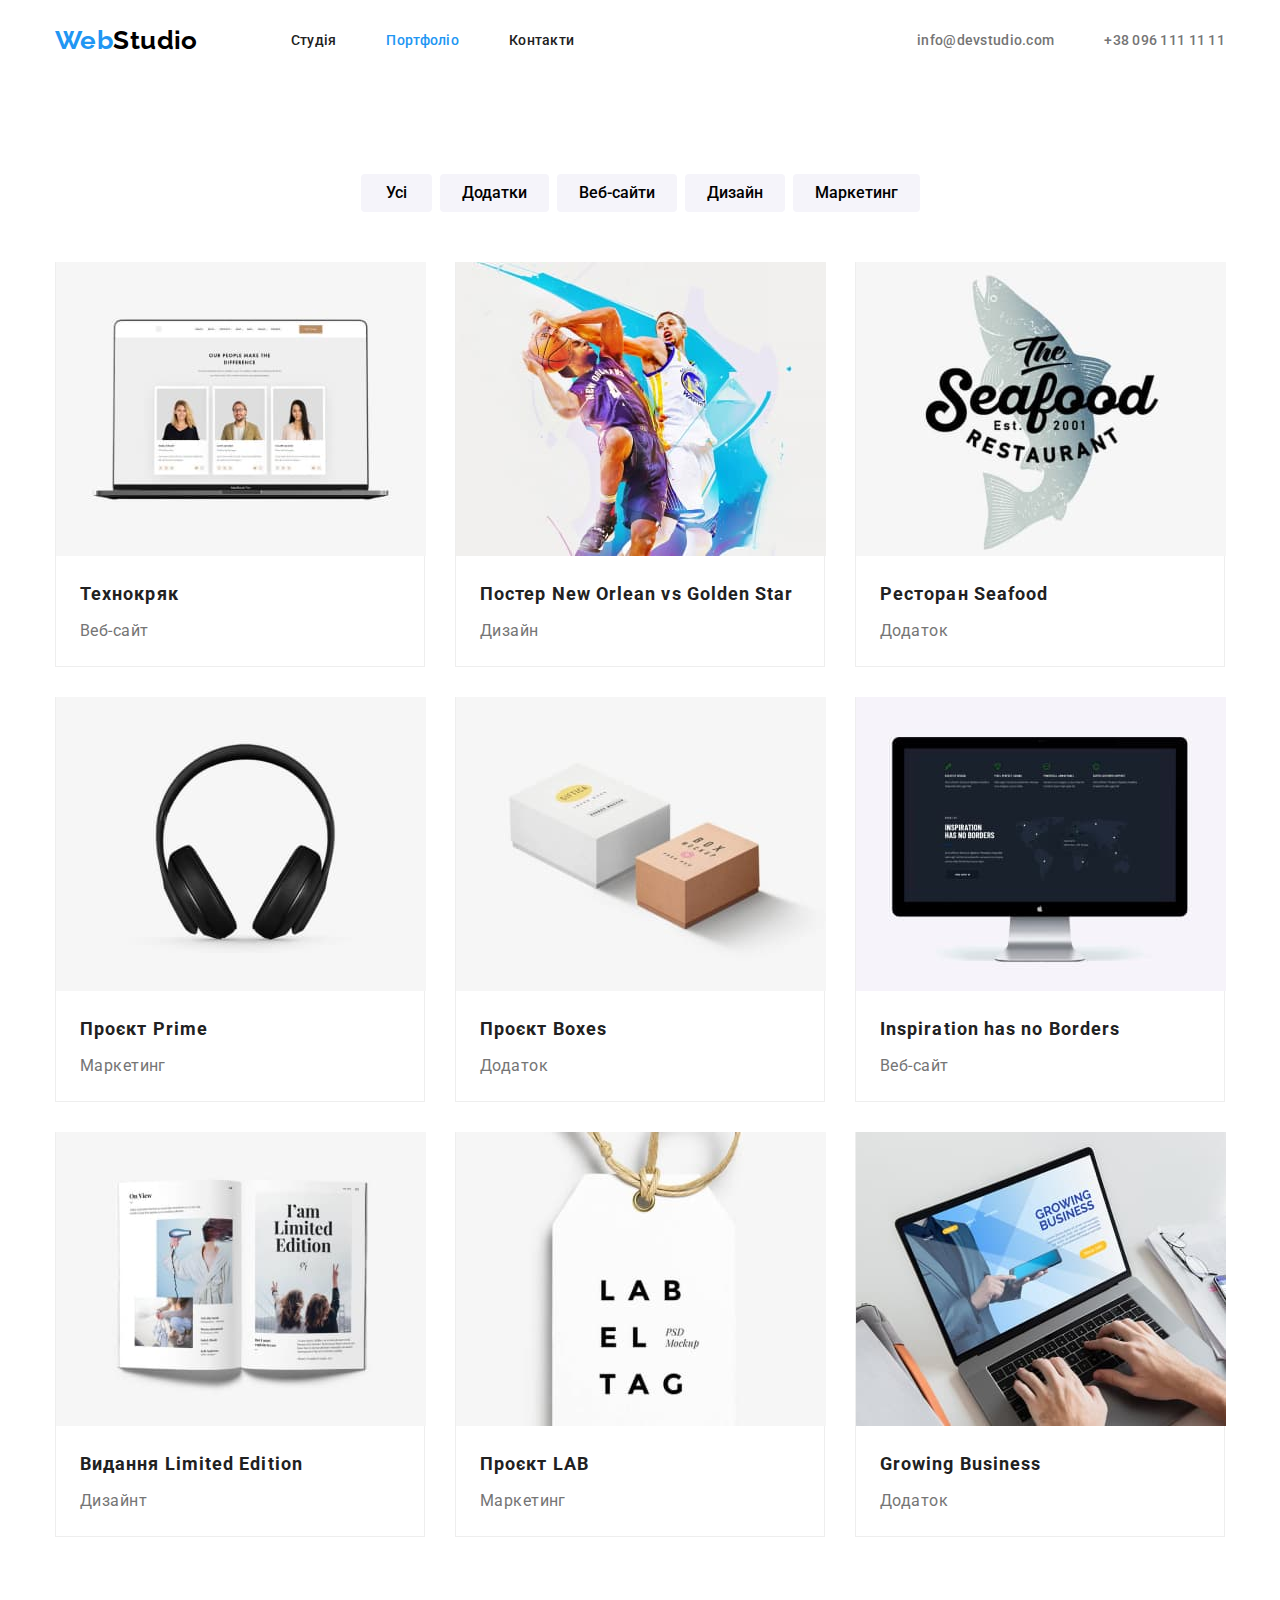
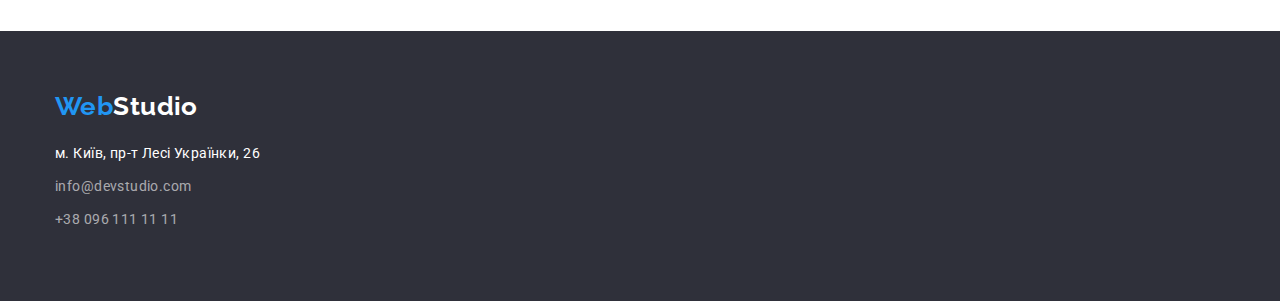
==== commit 00299168: "border btn" ====
--- a/portfolio.html
+++ b/portfolio.html
@@ -10,6 +10,7 @@
     <link rel="preconnect" href="https://fonts.gstatic.com" crossorigin>
     <link href="https://fonts.googleapis.com/css2?family=Raleway:wght@700&family=Roboto:wght@400;500;700;900&display=swap"
         rel="stylesheet">
+    <link rel="stylesheet" href="https://cdnjs.cloudflare.com/ajax/libs/modern-normalize/1.1.0/modern-normalize.min.css">
     <link rel="stylesheet" href="./css/styles.css">
 </head>
 <!--Шапка сайтfу-->
--- a/css/styles.css
+++ b/css/styles.css
@@ -54,7 +54,7 @@
 .header {
     display: flex;
     align-items:center;
-    border-bottom: 1px solid #ECECEC;
+    border-bottom: 1px;
 }
 .header > a {
     color: var(--black-text);
@@ -290,6 +290,10 @@
     font-size: 16px;
     line-height: 1.62;
     text-align: center;
+    background-color: var(--bgc-team);
+    border-radius: 4px;
+    padding: 6px 22px;
+    border: none;
     }
 
 /* Навигация портфолио  */
@@ -299,11 +303,7 @@
     background-color: var(--accent);
     color: var(--white-text);
 }
-.btn-nav {
-    background-color: var(--bgc-team);
-    border-radius: 4px;
-    padding: 6px 22px;
-}
+
 .btn-nav.all{
     padding: 6px 25px;
 }
@@ -379,6 +379,7 @@
     justify-content: center;
 }
 .cards{
+    width: 370px;
     border-left:1px solid #EEEEEE ;
     border-right: 1px solid #EEEEEE;
     border-bottom: 1px solid #EEEEEE;
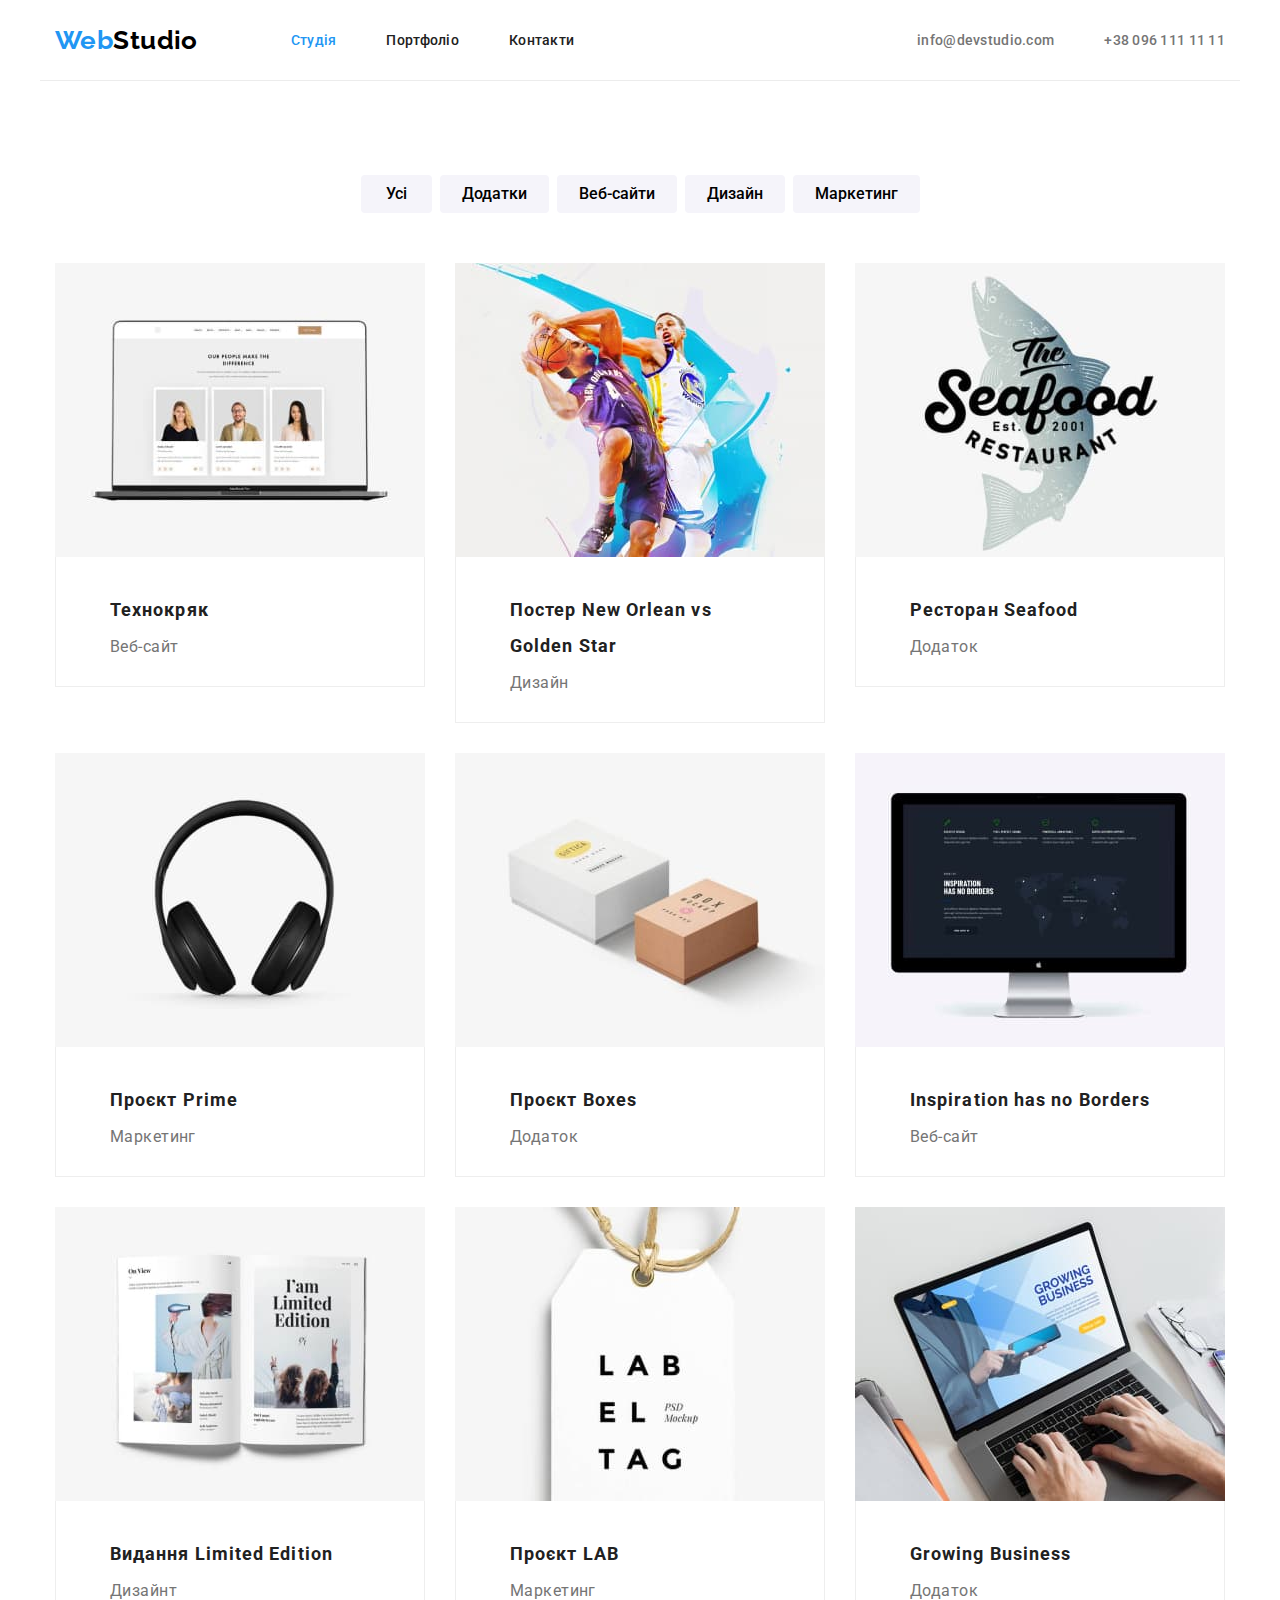
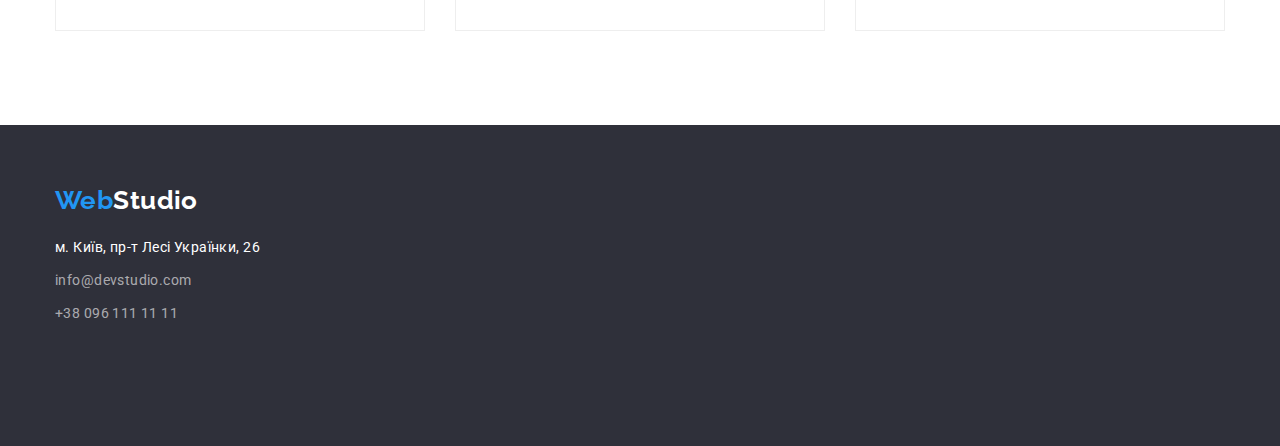
==== commit e3134177: "Fix HW3" ====
--- a/portfolio.html
+++ b/portfolio.html
@@ -14,13 +14,13 @@
     <link rel="stylesheet" href="./css/styles.css">
 </head>
 <!--Шапка сайтfу-->
-<div class="container">
-    <header class="header">
+<header class="header">
+    <div class="container main-nav">
         <a href="./index.html" class="logo"><span class="logo-accent">Web</span>Studio</a>
         <nav class="header-nav">
             <ul class="list-nav">
-                <li class="item"><a class="nav-item" href="./index.html">Студія</a></li>
-                <li class="item"><a class="nav-item current" href="./portfolio.html">Портфоліо</a></li>
+                <li class="item"><a class="nav-item current" href="./index.html">Студія</a></li>
+                <li class="item"><a class="nav-item" href="./portfolio.html">Портфоліо</a></li>
                 <li class="item"><a class="nav-item" href="#">Контакти</a></li>
             </ul>
         </nav>
@@ -28,8 +28,8 @@
             <li class="item"><a class="contact-item" href="mailto:info@devstudio.com">info@devstudio.com</a></li>
             <li class="item"><a class="contact-item" href="tel:+380961111111">+38 096 111 11 11</a></li>
         </ul>
-    </header>
-</div>
+    </div>
+</header>
 <main>
     <div class="container">
         <section class="filter">
@@ -47,8 +47,8 @@
                 <ul class="portfolio-item">
                     <li class="item portfolio-list">
                         <a href="#" class="portfolio-link">
+                            <img class="workimg" src="./images/portfolio/technokryak.jpg" alt="Технокряк" width="370">
                             <div class="cards">
-                            <img class="workimg" src="./images/portfolio/technokryak.jpg" alt="Технокряк" width="370">
                             <h2 class="portfolio-name">Технокряк</h2>
                             <p class="portfolio-disc">Веб-сайт</p>
                             </div>
@@ -56,74 +56,74 @@
                     </li>
                     <li class="item portfolio-list">
                         <a href="#" class="portfolio-link">
-                            <div class="cards">
                                 <img class="workimg" src="./images/portfolio/poster.jpg" alt="Постер New Orlean vs Golden Star" width="370">
+                                <div class="cards">
                                 <h2 class="portfolio-name">Постер New Orlean vs Golden Star</h2>
                                 <p class="portfolio-disc">Дизайн</p>
-                            </div>
+                                </div>
                         </a>
                     </li>
                     <li class="item portfolio-list">
                         <a href="#" class="portfolio-link">
-                            <div class="cards">
                                 <img class="workimg" src="./images/portfolio/seafood.jpg" alt="Ресторан Seafood" width="370">
+                                <div class="cards">
                                 <h2 class="portfolio-name">Ресторан Seafood</h2>
                                 <p class="portfolio-disc">Додаток</p>
-                            </div>
+                                </div>
                         </a>
                     </li>
                     <li class="item portfolio-list">
                         <a href="#" class="portfolio-link">
-                            <div class="cards">
                                 <img class="workimg" src="./images/portfolio/prime.jpg" alt="Проєкт Prime" width="370">
+                                <div class="cards">
                                 <h2 class="portfolio-name">Проєкт Prime</h2>
                                 <p class="portfolio-disc">Маркетинг</p>
-                            </div>
+                                </div>
                         </a>
                     </li>
                     <li class="item portfolio-list">
                         <a href="#" class="portfolio-link">
-                            <div class="cards">
                                 <img class="workimg" src="./images/portfolio/boxes.jpg" alt="Проєкт Boxes" width="370">
+                                <div class="cards">
                                 <h2 class="portfolio-name">Проєкт Boxes</h2>
                                 <p class="portfolio-disc">Додаток</p>
-                            </div>
+                                </div>
                         </a>
                     </li>
                     <li class="item portfolio-list">
                         <a href="#" class="portfolio-link">
-                            <div class="cards">
                                 <img class="workimg" src="./images/portfolio/no-border.jpg" alt="Inspiration has no Borders" width="370">
+                                <div class="cards">
                                 <h2 class="portfolio-name">Inspiration has no Borders</h2>
                                 <p class="portfolio-disc">Веб-сайт</p>
-                            </div>
+                                </div>
                         </a>
                     </li>
                     <li class="item portfolio-list">
                         <a href="#" class="portfolio-link">
-                            <div class="cards">
                                 <img class="workimg" src="./images/portfolio/limited-editional.jpg" alt="Видання Limited Edition" width="370">
+                                <div class="cards">
                                 <h2 class="portfolio-name">Видання Limited Edition</h2>
                                 <p class="portfolio-disc">Дизайнт</p>
-                            </div>
+                                </div>
                         </a>
                     </li>
                     <li class="item portfolio-list">
                         <a href="#" class="portfolio-link">
-                            <div class="cards">
                                 <img class="workimg" src="./images/portfolio/lab.jpg" alt="Проєкт LAB" width="370">
+                                <div class="cards">
                                 <h2 class="portfolio-name">Проєкт LAB</h2>
                                 <p class="portfolio-disc">Маркетинг</p>
-                            </div>
+                                </div>
                         </a>
                     </li>
                     <li class="item portfolio-list">
                         <a href="#" class="portfolio-link">
+                            <img class="workimg" src="./images/portfolio/growing-business.jpg" alt="Growing Business" width="370">
                             <div class="cards">
-                            <img class="workimg" src="./images/portfolio/growing-business.jpg" alt="Growing Business" width="370">
                             <h2 class="portfolio-name">Growing Business</h2>
                             <p class="portfolio-disc">Додаток</p>
-                        </div>
+                            </div>
                         </a>
                     </li>
                 </ul>
@@ -135,9 +135,10 @@
 <!--Футер-->
 <footer class="footer">
     <div class="container">
-        <a class="logo" href="./index.html"><span class="logo-accent">Web</span><span class="logo-white">Studio</span></a>
+        <a class="logo" href="./index.html"><span class="logo-accent">Web</span><span
+                class="logo-white">Studio</span></a>
         <address class="main-address">
-            <ul>
+            <ul class="footer-conact">
                 <li class="item"><a class="address" href="https://cutt.ly/aXV1ov9" target="_blank"
                         rel="nofollow noopener noreferrer">м. Київ, пр-т Лесі Українки,
                         26</a></li>
--- a/css/styles.css
+++ b/css/styles.css
@@ -8,12 +8,14 @@
     --black-text: #000000;
     --hero-bgc: #2F303A;
     --bgc-poster: #EEEEEE;
-    --bgc-heder: #ECECEC;
+    --bgc-header: #ECECEC;
     --bgc-team: #F5F4FA;
     --footer-address: rgba(255, 255, 255, 0.6);
     --border-header: #ECECEC;
 }
-
+/* *{
+    outline: 1px solid red; */
+}
 h1, h2, h3, h4, h5, h6 {
     padding: 0;
     margin: 0;
@@ -52,11 +54,14 @@
     color: var(--accent)
 }
 .header {
-    display: flex;
     align-items:center;
-    border-bottom: 1px;
-}
-.header > a {
+}
+.main-nav {
+    display: flex;
+    align-items: center;
+    border-bottom: 1px solid var(--border-header);
+}
+.container > a {
     color: var(--black-text);
 }
 
@@ -74,13 +79,11 @@
     letter-spacing: 0.02em;
     }
 .nav-item {
-   
     text-decoration: none;
     color: var(--main-text);
 }
- .list-nav .item {
-    padding-top: 32px;
-    padding-bottom: 32px;
+ .list-nav .item{
+    padding: 32px 0px;
 }
 .list-nav {
     display: flex;
@@ -88,10 +91,12 @@
  .list-nav .item:not(:last-child) {
     margin-right: 50px;
 }
-
 .contact {
     display: flex;
     margin-left: auto;
+}
+.contact .contact-item{
+    padding: 32px 0px;
 }
 
 .contact .item:not(:first-child) {
@@ -135,7 +140,8 @@
 .hero-section {
     background-color: var(--hero-bgc);
     text-align: center;
-
+    padding-top: 200px;
+    padding-bottom: 210px;
 }
 .hero {
     width: 696px;
@@ -152,9 +158,7 @@
 
 /* Кнопка  */
 .btn {
-    margin-bottom: 210px;
-    width: 216px;
-    height: 50px;
+    padding: 10px 32px;
     border-radius: 4px;
     cursor: pointer;
     background-color: var(--accent);
@@ -174,7 +178,6 @@
 
 .benefit-list {
     display: flex;
-
     padding-top: 107px;
     padding-bottom: 94px;
 }
@@ -199,13 +202,16 @@
 }
 
 /* Чим займаємося  */
+.examples {
+    padding-bottom: 94px;
+}
 .workimg {
     display: block;
 }
 .what-to-do {
     display: flex;
-    padding-bottom: 94px;
-}
+    }
+
 .whatwedo {
     margin-bottom: 50px;
     margin-top: 0;
@@ -229,11 +235,11 @@
 .ourteam .team-member:not(:last-child) {
     margin-right: 30px;}
 .team-tile {
-    padding-top: 94px;
-    padding-bottom: 50px;
+    margin-bottom: 50px;
 }
 .team {
     background-color:var(--bgc-team);
+    padding: 94px 0px;
 }
 .team-item {
     font-weight: 500;
@@ -244,21 +250,22 @@
     }
 
 .team-disc {
-    margin-bottom: 30px;
     font-size: 16px;
     line-height: 1.19;
     color: var(--secondary-text);
-    
-}
- .team-member img{
-    margin-bottom: 30px;
- }
+}
+.container-name {
+    padding: 30px 70px;
+}
+
 /* Футер */
+.footer {
+    padding: 60px 0px;
+}
 .footer .logo {
     width: 145px;
-   padding-top: 60px;
-   padding-bottom: 20px;
-   margin-right: 0;
+    margin-bottom: 20px;
+    margin-right: 0;
 }
 .footer {
     background-color: var(--hero-bgc);
@@ -269,18 +276,21 @@
     padding-bottom: 60px;
 }
 .main-address li {
-    margin-bottom: 9px;
+    /* margin-bottom: 9px; */
 }
 .address {
     color: var(--white-text);
     text-decoration: none;
     line-height: 1.71;
-    }
+}
      
     .mail {
     color: var(--footer-address);
     text-decoration: none;
     line-height: 1.71;
+   }
+   .footer-conact .item:not(:last-child){
+    margin-bottom: 9px;
    }
 
 .btn-nav {
@@ -319,34 +329,18 @@
     background-color:var(--bgc-poster);
 }
 .portfolio-name {
-        
-        padding-top: 20px;
-        padding-bottom: 4px;
+        margin-bottom: 4px;
         font-weight: 700;
         font-size: 18px;
         line-height: 2.0;
         letter-spacing: 0.06em;
         color: var(--main-text);
 }
- .portfolio-list .portfolio-name{
-    width: 322px;
-    display: block;
-    margin-left: 24px;
- }
-
 .portfolio-disc {
         font-size: 16px;
         line-height: 1.88;
-        color: var(--secondary-text);
-       
-}
-.portfolio-list .portfolio-disc {
-    width: 322px;
-    display: block;
-    margin-left: 24px;
-    margin-bottom: 20px;
-}
-
+        color: var(--secondary-text);     
+}
 .portfolio-item {
     display: flex;
     flex-wrap:wrap
@@ -383,4 +377,5 @@
     border-left:1px solid #EEEEEE ;
     border-right: 1px solid #EEEEEE;
     border-bottom: 1px solid #EEEEEE;
+    padding: 20px 54px 24px;
 }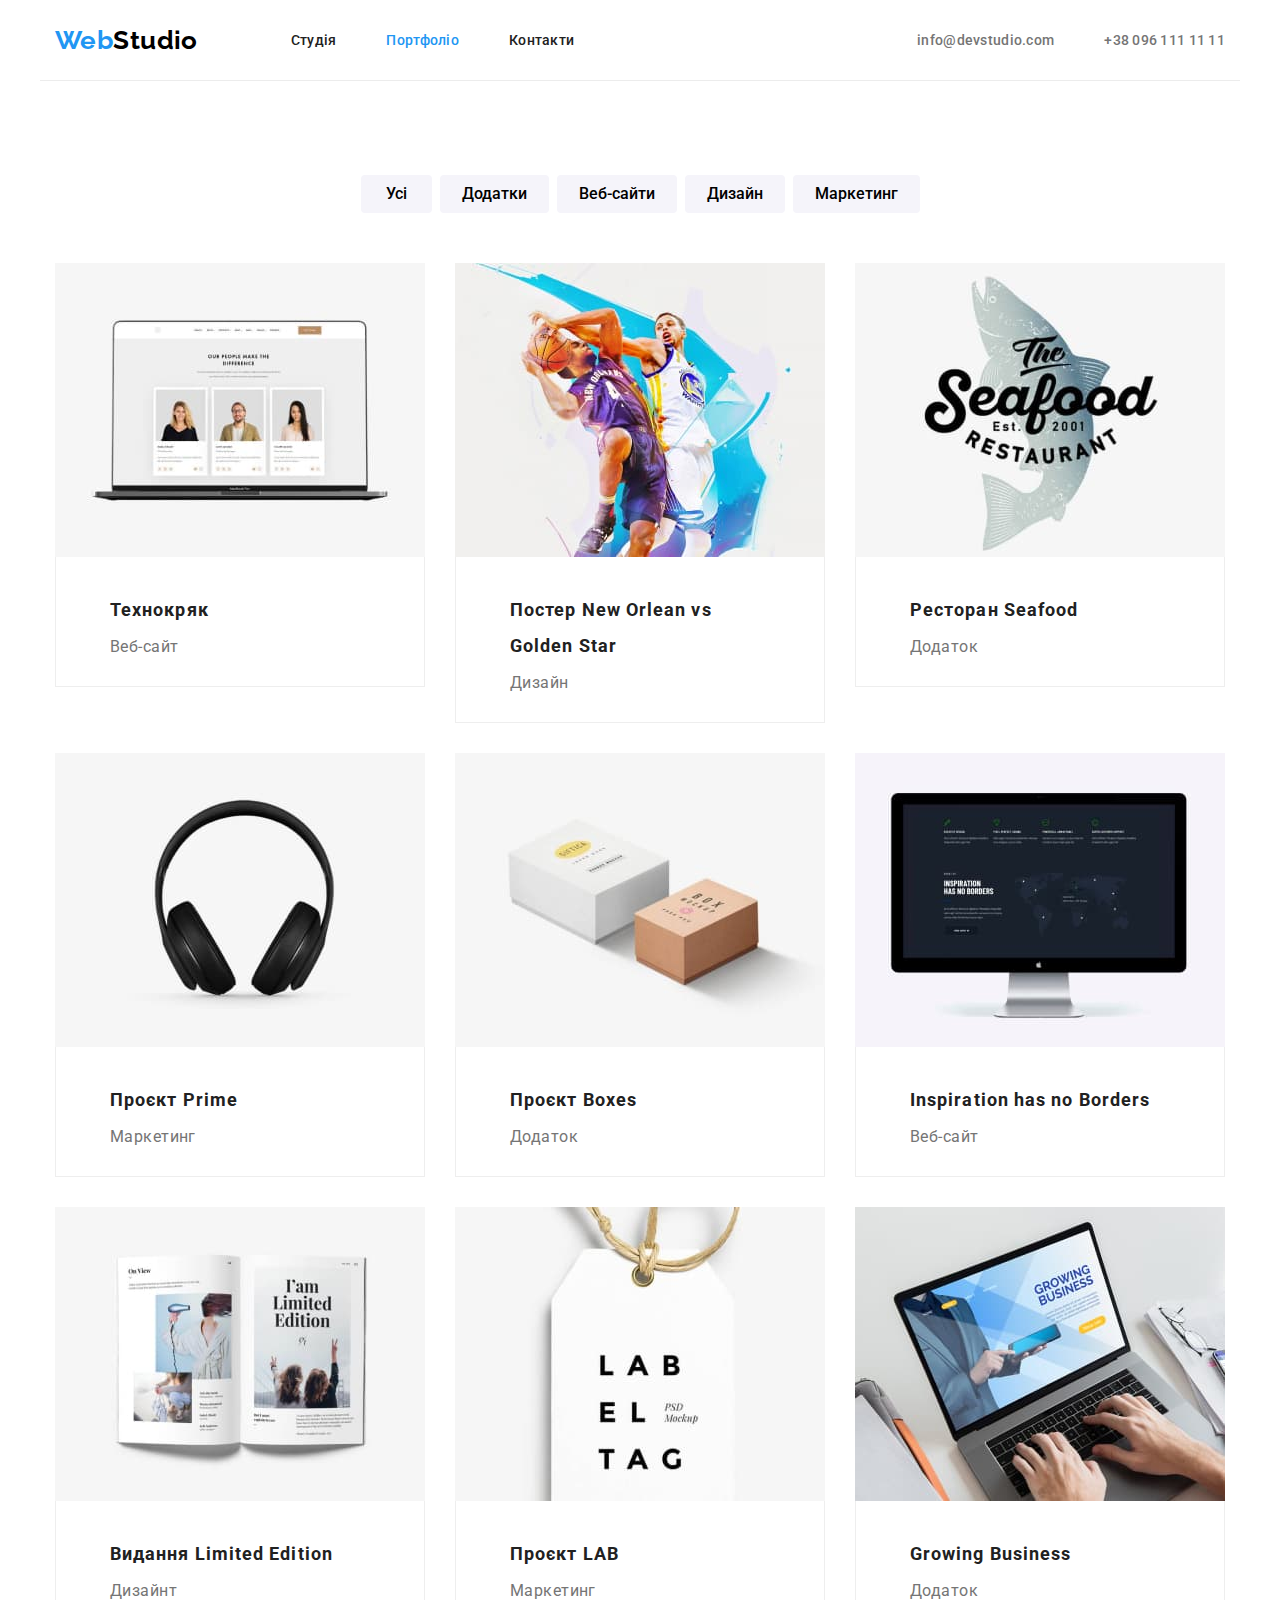
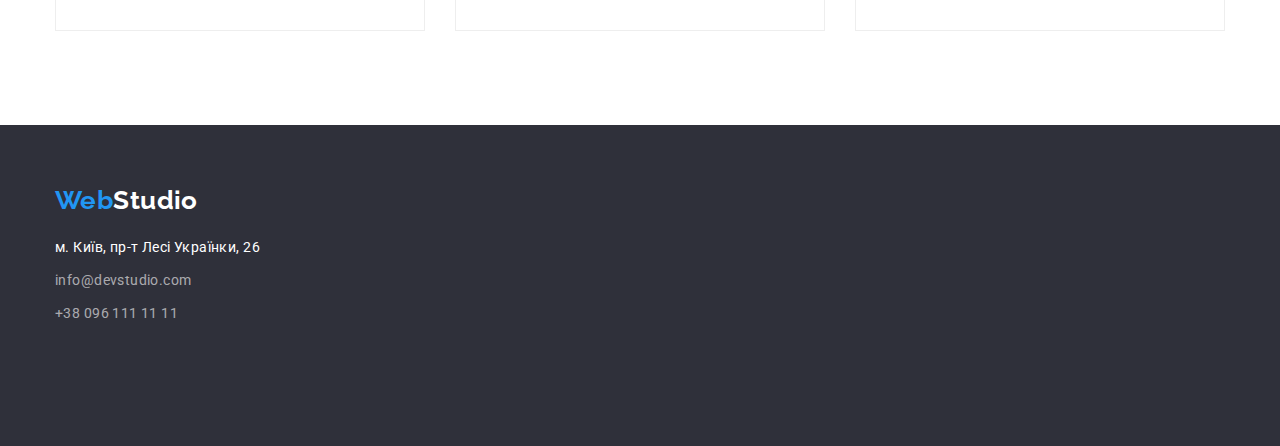
==== commit bb86b310: "current" ====
--- a/portfolio.html
+++ b/portfolio.html
@@ -19,8 +19,8 @@
         <a href="./index.html" class="logo"><span class="logo-accent">Web</span>Studio</a>
         <nav class="header-nav">
             <ul class="list-nav">
-                <li class="item"><a class="nav-item current" href="./index.html">Студія</a></li>
-                <li class="item"><a class="nav-item" href="./portfolio.html">Портфоліо</a></li>
+                <li class="item"><a class="nav-item" href="./index.html">Студія</a></li>
+                <li class="item"><a class="nav-item current" href="./portfolio.html">Портфоліо</a></li>
                 <li class="item"><a class="nav-item" href="#">Контакти</a></li>
             </ul>
         </nav>
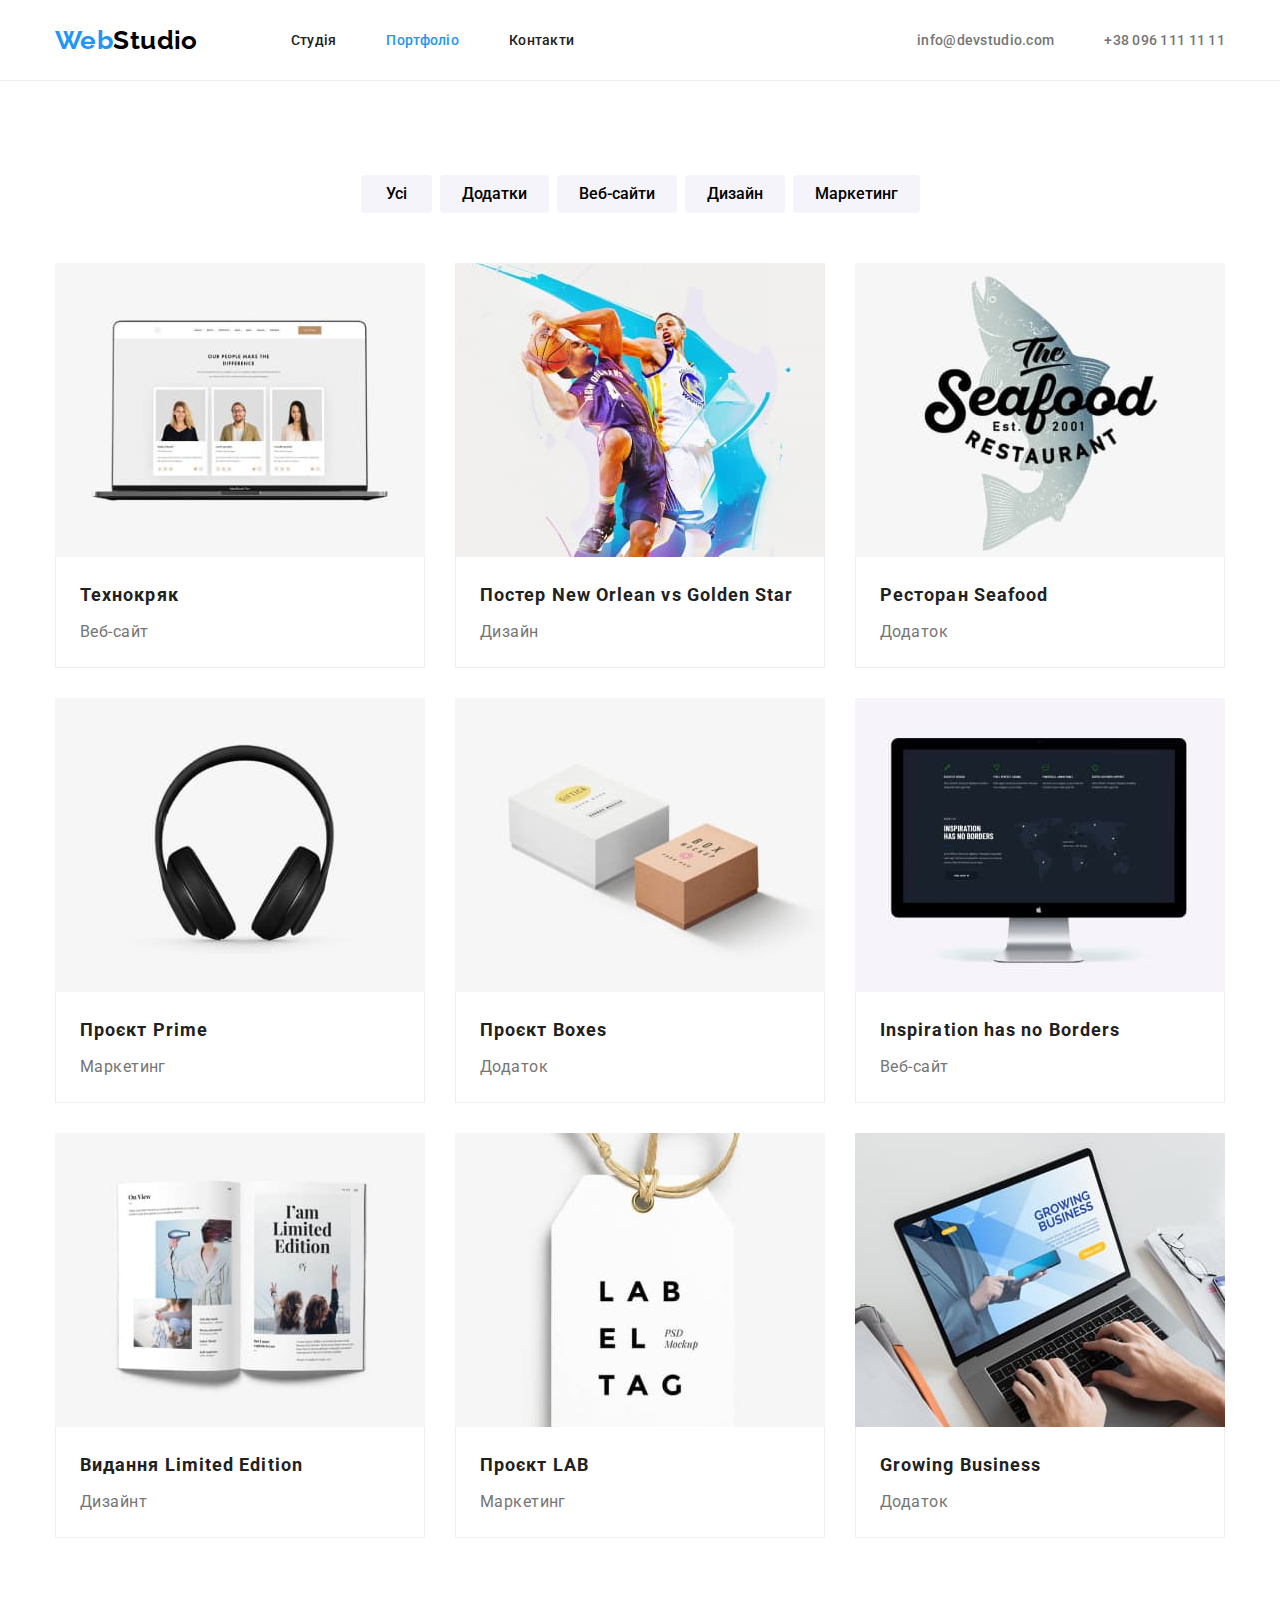
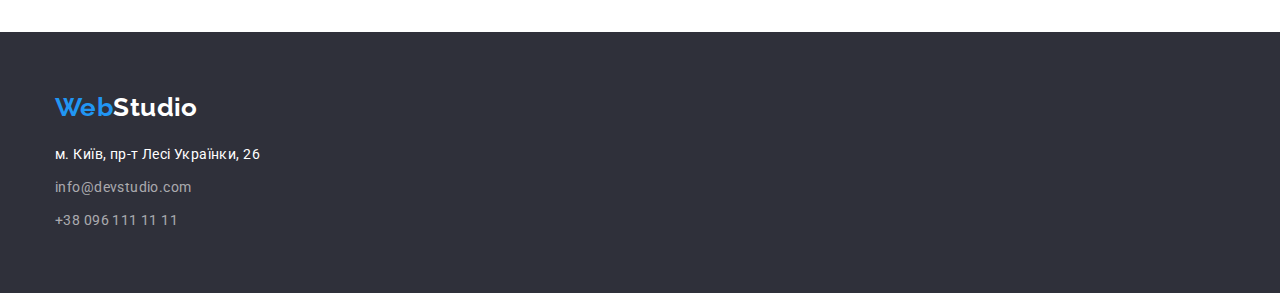
==== commit 889d11e5: "homework fix 2" ====
--- a/portfolio.html
+++ b/portfolio.html
@@ -31,9 +31,8 @@
     </div>
 </header>
 <main>
-    <div class="container">
         <section class="filter">
-            <div class="filter-btn">
+            <div class="container">
                 <h1 class="visually-hidden">Портфоліо</h1>
                 <ul class="filter-item">
                     <li class="item"><button type="button" class="btn-nav all">Усі</button></li>
@@ -42,8 +41,6 @@
                     <li class="item"><button type="button" class="btn-nav">Дизайн</button></li>
                     <li class="item"><button type="button" class="btn-nav">Маркетинг</button></li>
                 </ul>
-            </div>
-            <div class="portfolio-main">
                 <ul class="portfolio-item">
                     <li class="item portfolio-list">
                         <a href="#" class="portfolio-link">
@@ -127,10 +124,8 @@
                         </a>
                     </li>
                 </ul>
+            </div>
         </section>
-    </div>       
-</div>
-    
 </main>
 <!--Футер-->
 <footer class="footer">
--- a/css/styles.css
+++ b/css/styles.css
@@ -55,11 +55,11 @@
 }
 .header {
     align-items:center;
+    border-bottom: 1px solid var(--border-header);
 }
 .main-nav {
     display: flex;
     align-items: center;
-    border-bottom: 1px solid var(--border-header);
 }
 .container > a {
     color: var(--black-text);
@@ -82,8 +82,10 @@
     text-decoration: none;
     color: var(--main-text);
 }
- .list-nav .item{
+ .list-nav .nav-item{
+    display: block;
     padding: 32px 0px;
+    
 }
 .list-nav {
     display: flex;
@@ -96,6 +98,7 @@
     margin-left: auto;
 }
 .contact .contact-item{
+    display: block;
     padding: 32px 0px;
 }
 
@@ -131,7 +134,6 @@
 
 .team-member {
     background-color:var(--background-color);
-    margin-bottom: 94px;
     box-shadow: 0px 1px 3px rgba(0, 0, 0, 0.12), 0px 1px 1px rgba(0, 0, 0, 0.14), 0px 2px 1px rgba(0, 0, 0, 0.2);
     border-radius: 0px 0px 4px 4px;
 }
@@ -168,6 +170,7 @@
     line-height: 1.88;
     letter-spacing: 0.06em;
     font-size: 16px; 
+    border-color: transparent;
 }
 
 .btn:hover,
@@ -207,6 +210,7 @@
 }
 .workimg {
     display: block;
+    max-width: 100%;
 }
 .what-to-do {
     display: flex;
@@ -235,6 +239,7 @@
 .ourteam .team-member:not(:last-child) {
     margin-right: 30px;}
 .team-tile {
+    margin-top: 0px;
     margin-bottom: 50px;
 }
 .team {
@@ -255,7 +260,8 @@
     color: var(--secondary-text);
 }
 .container-name {
-    padding: 30px 70px;
+    padding: 30px 0px;
+    text-align: center;
 }
 
 /* Футер */
@@ -263,22 +269,19 @@
     padding: 60px 0px;
 }
 .footer .logo {
-    width: 145px;
-    margin-bottom: 20px;
     margin-right: 0;
 }
 .footer {
     background-color: var(--hero-bgc);
 }
 .main-address {
-    width: 231px;
+    margin-top: 20px;
     font-style: normal;
-    padding-bottom: 60px;
-}
-.main-address li {
-    /* margin-bottom: 9px; */
-}
+    
+}
+
 .address {
+   
     color: var(--white-text);
     text-decoration: none;
     line-height: 1.71;
@@ -329,6 +332,8 @@
     background-color:var(--bgc-poster);
 }
 .portfolio-name {
+    width: 322px;
+    margin-top: 0px;
         margin-bottom: 4px;
         font-weight: 700;
         font-size: 18px;
@@ -343,17 +348,10 @@
 }
 .portfolio-item {
     display: flex;
-    flex-wrap:wrap
-}
-.portfolio-item .portfolio-list:not(:nth-child(3n+3)) {
-    margin-right: 30px;
-}
-.portfolio-item .portfolio-list:nth-child(-n+6) {
-    margin-bottom: 30px;
-}
-.portfolio-item .portfolio-list:nth-child(n+7) {
-    margin-bottom: 94px;
-}
+    flex-wrap:wrap;
+    gap: 30px;
+}
+
 .visually-hidden {
     position: absolute;
     width: 1px;
@@ -366,9 +364,11 @@
     clip: rect(0 0 0 0);
     overflow: hidden;
 }
+.filter {
+    padding: 94px 0px;
+}
 .filter-item {
     display: flex;
-    padding-top: 94px;
     margin-bottom: 50px;
     justify-content: center;
 }
@@ -377,5 +377,8 @@
     border-left:1px solid #EEEEEE ;
     border-right: 1px solid #EEEEEE;
     border-bottom: 1px solid #EEEEEE;
-    padding: 20px 54px 24px;
+    padding-top: 20px;
+    padding-left: 24px;
+    padding-right: 24px;
+    padding-bottom: 20px;
 }